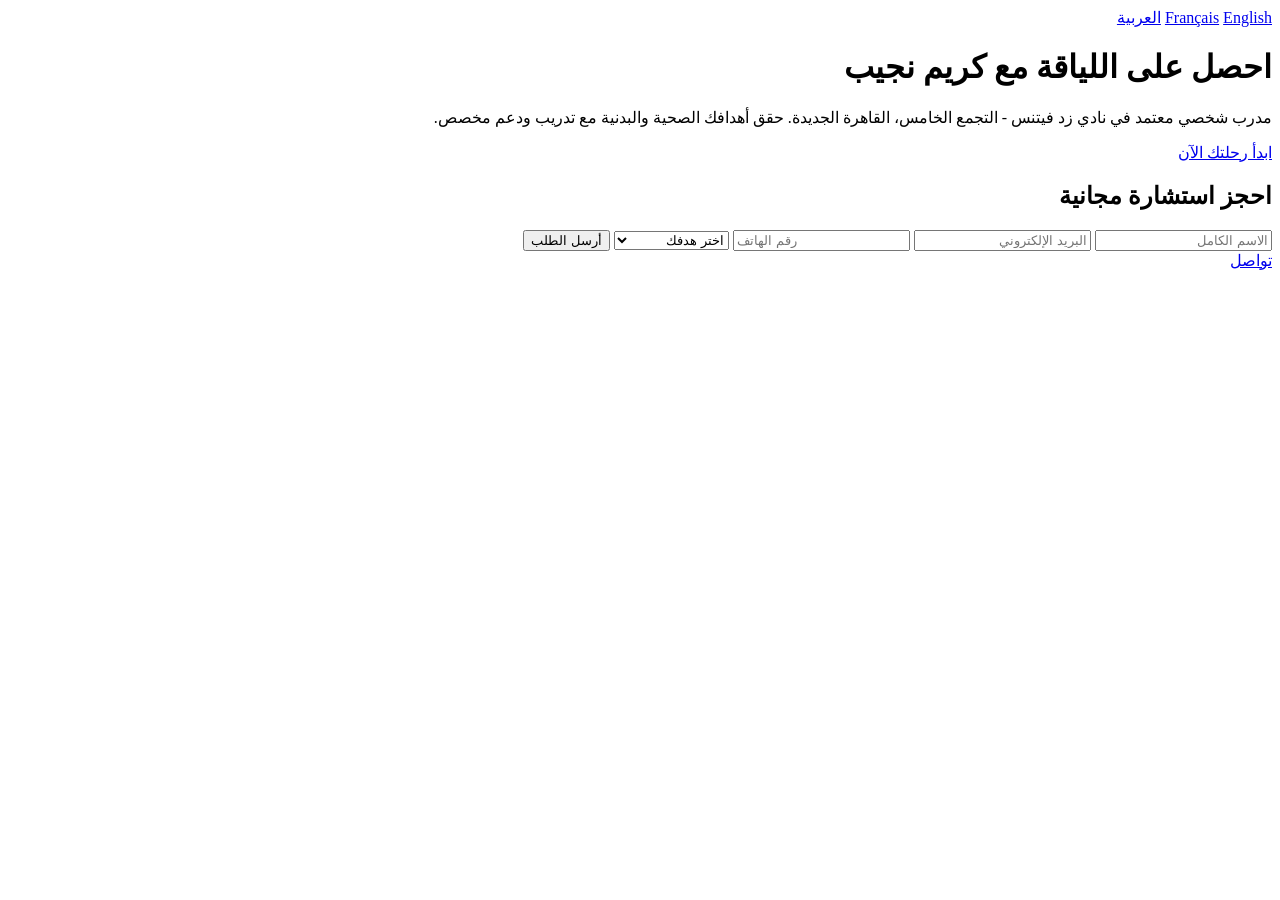
==== ar.html @ 96ba6840 "Add Arabic landing page" ====
<!DOCTYPE html>
<html lang="ar" dir="rtl">
<head>
  <meta charset="UTF-8" />
  <meta name="viewport" content="width=device-width, initial-scale=1.0" />
  <title>كريم نجيب - التدريب الشخصي</title>
  <link rel="stylesheet" href="style.css" />
  <script defer src="script.js"></script>
</head>
<body>
  <div class="container">
    <div class="navbar">
      <a href="fr.html">Français</a>
      <a href="en.html">English</a>
      <a href="ar.html">العربية</a>
    </div>
    <div class="hero">
      <h1>احصل على اللياقة مع كريم نجيب</h1>
      <p>مدرب شخصي معتمد في نادي زد فيتنس - التجمع الخامس، القاهرة الجديدة. حقق أهدافك الصحية والبدنية مع تدريب ودعم مخصص.</p>
      <a class="cta-button" href="#form-section">ابدأ رحلتك الآن</a>
    </div>
    <div id="form-section" class="form-section">
      <h2>احجز استشارة مجانية</h2>
      <form data-whatsapp="201005252119">
        <input type="text" name="name" placeholder="الاسم الكامل" required />
        <input type="email" name="email" placeholder="البريد الإلكتروني" required />
        <input type="tel" name="phone" placeholder="رقم الهاتف" required />
        <select name="goal" required>
          <option value="" disabled selected>اختر هدفك</option>
          <option value="إنقاص الوزن">إنقاص الوزن</option>
          <option value="بناء العضلات">بناء العضلات</option>
          <option value="لياقة عامة">لياقة عامة</option>
          <option value="توجيه نمط الحياة">توجيه نمط الحياة</option>
        </select>
        <button type="submit">أرسل الطلب</button>
      </form>
    </div>
  </div>
  <a class="whatsapp-float" href="https://wa.me/201005252119" target="_blank" title="تحدث عبر واتساب">تواصل</a>
</body>
</html>
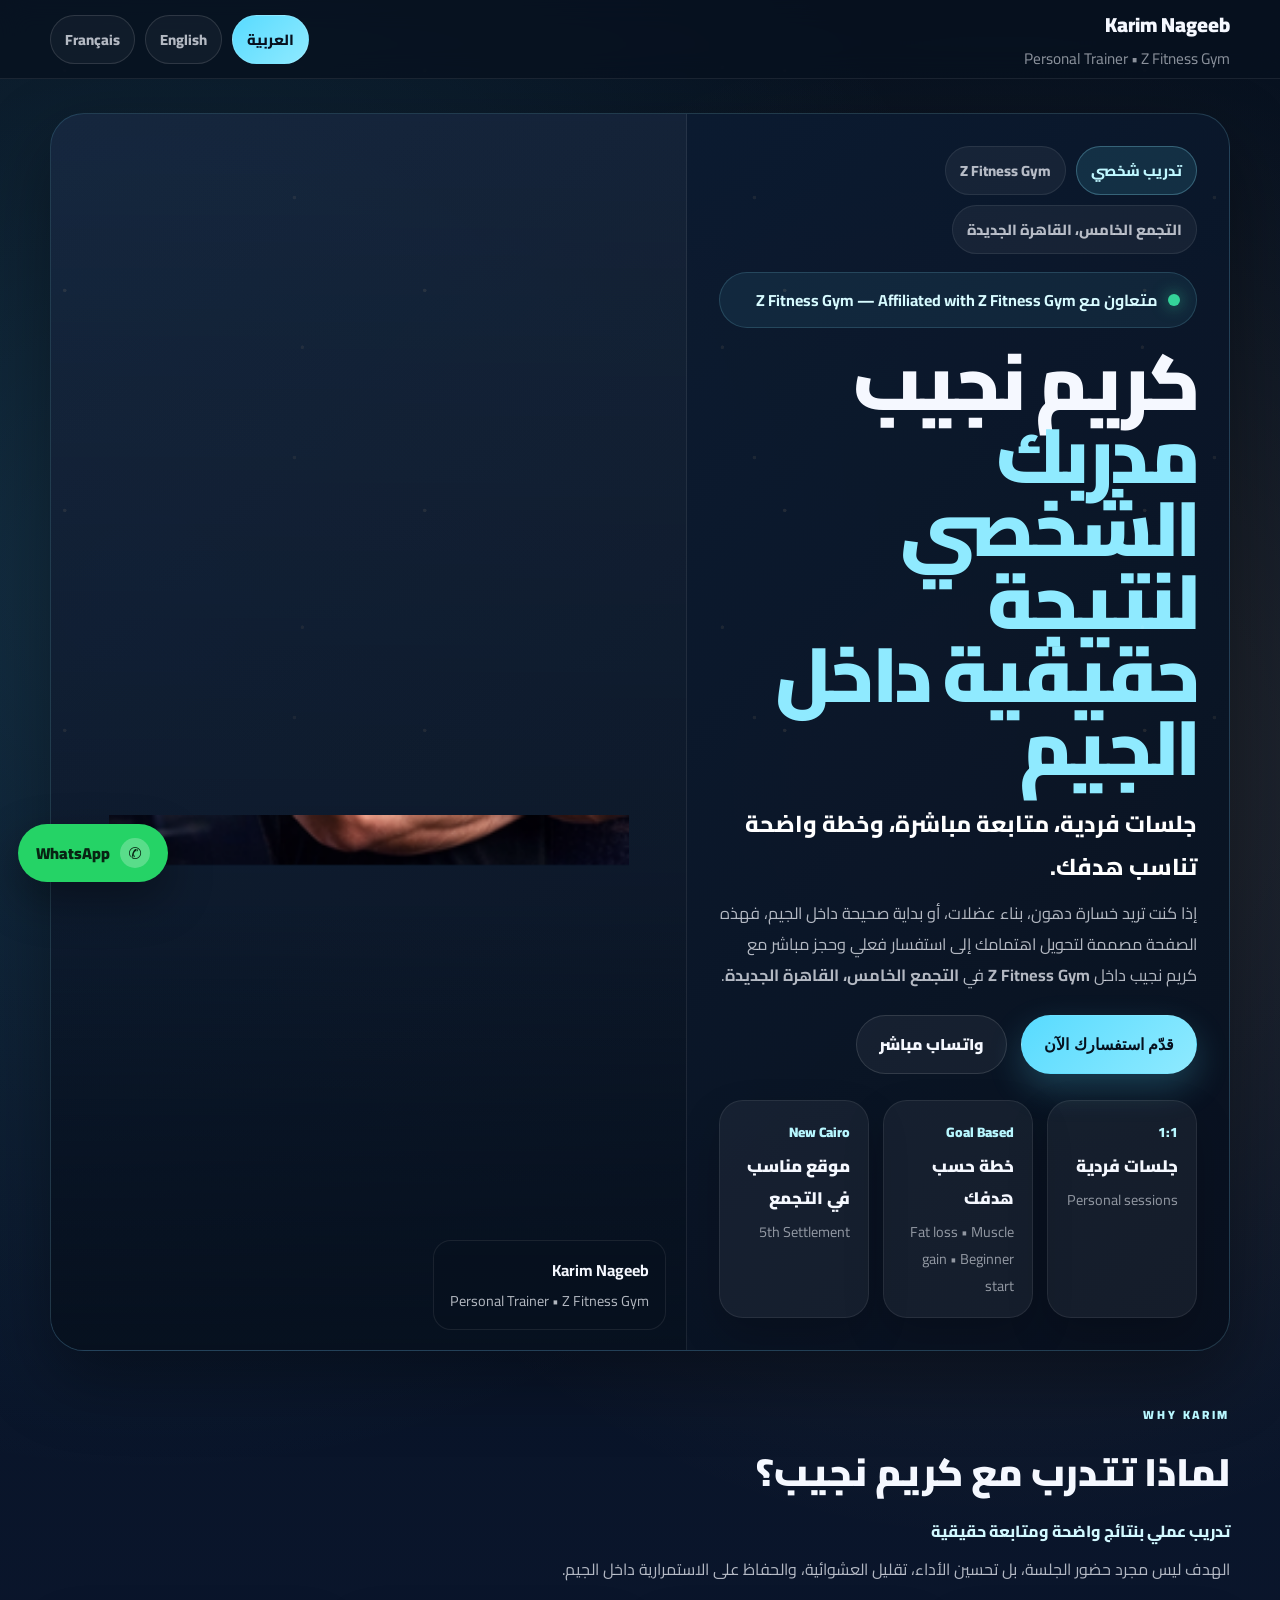
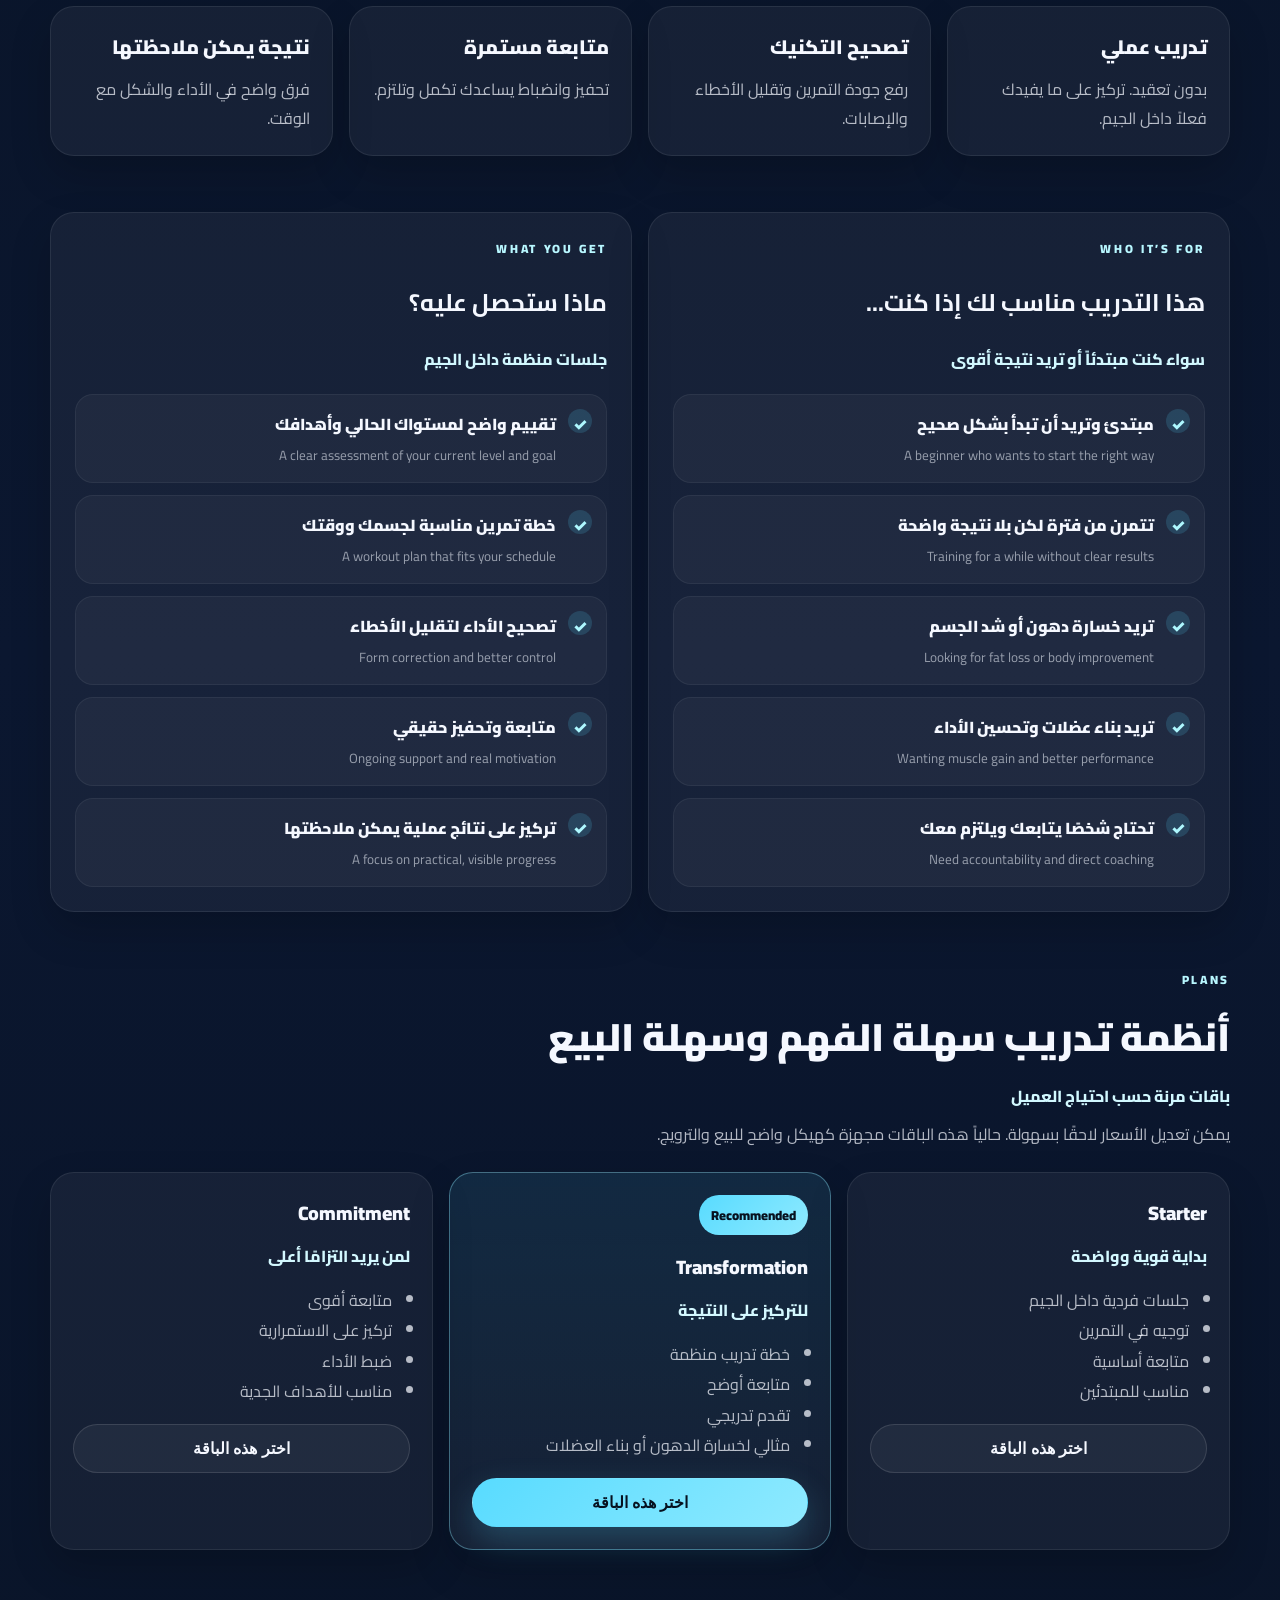
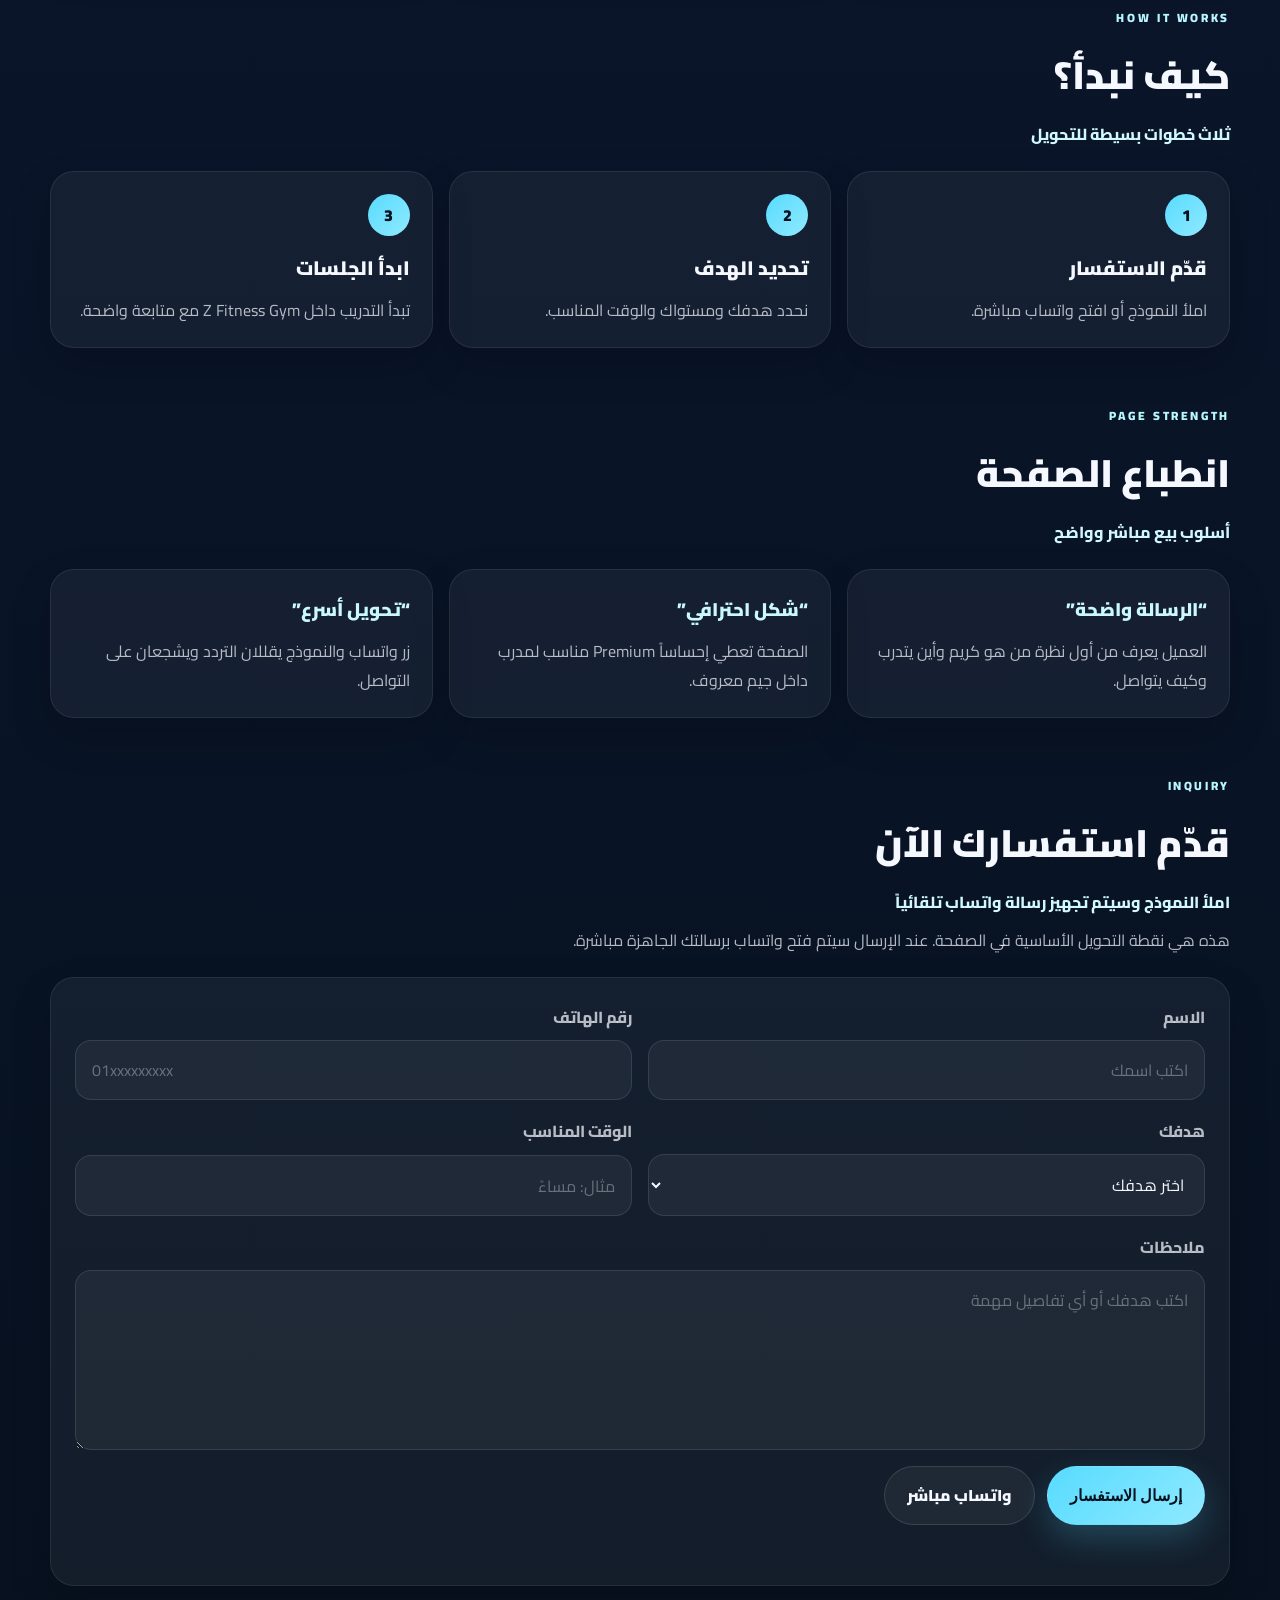
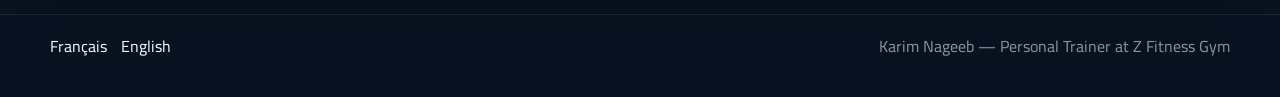
==== commit 2d9cf565: "Update website files" ====
--- a/ar.html
+++ b/ar.html
@@ -3,39 +3,38 @@
 <head>
   <meta charset="UTF-8" />
   <meta name="viewport" content="width=device-width, initial-scale=1.0" />
-  <title>كريم نجيب - التدريب الشخصي</title>
+  <title>كريم نجيب | مدرب شخصي في Z Fitness New Cairo</title>
+  <meta name="description" content="صفحة هبوط عربية كاملة لكريم نجيب، مدرب شخصي متعاون مع Z Fitness Gym في التجمع الخامس، القاهرة الجديدة." />
+  <meta property="og:image" content="karim-hero.png" />
+  <link rel="preconnect" href="https://fonts.googleapis.com" />
+  <link rel="preconnect" href="https://fonts.gstatic.com" crossorigin />
+  <link href="https://fonts.googleapis.com/css2?family=Cairo:wght@400;600;700;800;900&family=Inter:wght@400;500;600;700;800;900&display=swap" rel="stylesheet" />
   <link rel="stylesheet" href="style.css" />
-  <script defer src="script.js"></script>
 </head>
-<body>
-  <div class="container">
-    <div class="navbar">
-      <a href="fr.html">Français</a>
-      <a href="en.html">English</a>
-      <a href="ar.html">العربية</a>
+<body class="rtl-page">
+  <a class="floating-whatsapp" href="https://wa.me/201005252119" target="_blank" rel="noreferrer" aria-label="WhatsApp"><span class="whatsapp-icon">✆</span><span>WhatsApp</span></a>
+  <header class="site-header">
+    <div class="container nav">
+      <div><div class="brand-title">Karim Nageeb</div><div class="brand-subtitle">Personal Trainer • Z Fitness Gym</div></div>
+      <div class="lang-switch"><a href="index.html" class="active">العربية</a><a href="en.html">English</a><a href="fr.html">Français</a></div>
     </div>
-    <div class="hero">
-      <h1>احصل على اللياقة مع كريم نجيب</h1>
-      <p>مدرب شخصي معتمد في نادي زد فيتنس - التجمع الخامس، القاهرة الجديدة. حقق أهدافك الصحية والبدنية مع تدريب ودعم مخصص.</p>
-      <a class="cta-button" href="#form-section">ابدأ رحلتك الآن</a>
-    </div>
-    <div id="form-section" class="form-section">
-      <h2>احجز استشارة مجانية</h2>
-      <form data-whatsapp="201005252119">
-        <input type="text" name="name" placeholder="الاسم الكامل" required />
-        <input type="email" name="email" placeholder="البريد الإلكتروني" required />
-        <input type="tel" name="phone" placeholder="رقم الهاتف" required />
-        <select name="goal" required>
-          <option value="" disabled selected>اختر هدفك</option>
-          <option value="إنقاص الوزن">إنقاص الوزن</option>
-          <option value="بناء العضلات">بناء العضلات</option>
-          <option value="لياقة عامة">لياقة عامة</option>
-          <option value="توجيه نمط الحياة">توجيه نمط الحياة</option>
-        </select>
-        <button type="submit">أرسل الطلب</button>
-      </form>
-    </div>
-  </div>
-  <a class="whatsapp-float" href="https://wa.me/201005252119" target="_blank" title="تحدث عبر واتساب">تواصل</a>
+  </header>
+  <main>
+    <section class="hero"><div class="container"><div class="hero-shell"><div class="hero-grid rtl"><div class="hero-copy"><div class="badge-row"><span class="badge">تدريب شخصي</span><span class="badge badge-dark">Z Fitness Gym</span><span class="badge badge-dark">التجمع الخامس، القاهرة الجديدة</span></div><div class="affiliation"><span class="affiliation-dot"></span><span>متعاون مع Z Fitness Gym — Affiliated with Z Fitness Gym</span></div><h1>كريم نجيب<br><span>مدربك الشخصي لنتيجة حقيقية داخل الجيم</span></h1><p class="hero-lead">جلسات فردية، متابعة مباشرة، وخطة واضحة تناسب هدفك.</p><p class="hero-text">إذا كنت تريد خسارة دهون، بناء عضلات، أو بداية صحيحة داخل الجيم، فهذه الصفحة مصممة لتحويل اهتمامك إلى استفسار فعلي وحجز مباشر مع كريم نجيب داخل <strong>Z Fitness Gym</strong> في <strong>التجمع الخامس، القاهرة الجديدة</strong>.</p><div class="cta-row"><button class="btn btn-primary" data-scroll="#inquiry">قدّم استفسارك الآن</button><a class="btn btn-secondary" href="https://wa.me/201005252119" target="_blank" rel="noreferrer">واتساب مباشر</a></div><div class="stats"><article class="stat-card"><div class="stat-top">1:1</div><div class="stat-main">جلسات فردية</div><div class="stat-sub">Personal sessions</div></article><article class="stat-card"><div class="stat-top">Goal Based</div><div class="stat-main">خطة حسب هدفك</div><div class="stat-sub">Fat loss • Muscle gain • Beginner start</div></article><article class="stat-card"><div class="stat-top">New Cairo</div><div class="stat-main">موقع مناسب في التجمع</div><div class="stat-sub">5th Settlement</div></article></div></div><div class="hero-image-card"><img src="karim-hero.png" alt="Karim Nageeb" class="hero-image" /><div class="hero-photo-badge"><strong>Karim Nageeb</strong><span>Personal Trainer • Z Fitness Gym</span></div></div></div></div></div></section>
+
+    <section class="section"><div class="container"><div class="section-heading"><div class="eyebrow">Why Karim</div><h2>لماذا تتدرب مع كريم نجيب؟</h2><p class="section-subtitle">تدريب عملي بنتائج واضحة ومتابعة حقيقية</p><p class="section-copy">الهدف ليس مجرد حضور الجلسة، بل تحسين الأداء، تقليل العشوائية، والحفاظ على الاستمرارية داخل الجيم.</p></div><div class="cards four"><article class="info-card"><h3>تدريب عملي</h3><p>بدون تعقيد. تركيز على ما يفيدك فعلاً داخل الجيم.</p></article><article class="info-card"><h3>تصحيح التكنيك</h3><p>رفع جودة التمرين وتقليل الأخطاء والإصابات.</p></article><article class="info-card"><h3>متابعة مستمرة</h3><p>تحفيز وانضباط يساعدك تكمل وتلتزم.</p></article><article class="info-card"><h3>نتيجة يمكن ملاحظتها</h3><p>فرق واضح في الأداء والشكل مع الوقت.</p></article></div></div></section>
+
+    <section class="section"><div class="container split-grid"><article class="panel"><div class="eyebrow">Who It’s For</div><h2>هذا التدريب مناسب لك إذا كنت...</h2><p class="section-subtitle">سواء كنت مبتدئاً أو تريد نتيجة أقوى</p><ul class="check-list"><li><span>مبتدئ وتريد أن تبدأ بشكل صحيح</span><small>A beginner who wants to start the right way</small></li><li><span>تتمرن من فترة لكن بلا نتيجة واضحة</span><small>Training for a while without clear results</small></li><li><span>تريد خسارة دهون أو شد الجسم</span><small>Looking for fat loss or body improvement</small></li><li><span>تريد بناء عضلات وتحسين الأداء</span><small>Wanting muscle gain and better performance</small></li><li><span>تحتاج شخصًا يتابعك ويلتزم معك</span><small>Need accountability and direct coaching</small></li></ul></article><article class="panel"><div class="eyebrow">What You Get</div><h2>ماذا ستحصل عليه؟</h2><p class="section-subtitle">جلسات منظمة داخل الجيم</p><ul class="check-list"><li><span>تقييم واضح لمستواك الحالي وأهدافك</span><small>A clear assessment of your current level and goal</small></li><li><span>خطة تمرين مناسبة لجسمك ووقتك</span><small>A workout plan that fits your schedule</small></li><li><span>تصحيح الأداء لتقليل الأخطاء</span><small>Form correction and better control</small></li><li><span>متابعة وتحفيز حقيقي</span><small>Ongoing support and real motivation</small></li><li><span>تركيز على نتائج عملية يمكن ملاحظتها</span><small>A focus on practical, visible progress</small></li></ul></article></div></section>
+
+    <section class="section"><div class="container"><div class="section-heading"><div class="eyebrow">Plans</div><h2>أنظمة تدريب سهلة الفهم وسهلة البيع</h2><p class="section-subtitle">باقات مرنة حسب احتياج العميل</p><p class="section-copy">يمكن تعديل الأسعار لاحقًا بسهولة. حالياً هذه الباقات مجهزة كهيكل واضح للبيع والترويج.</p></div><div class="cards three"><article class="plan-card"><h3>Starter</h3><p class="plan-subtitle">بداية قوية وواضحة</p><ul><li>جلسات فردية داخل الجيم</li><li>توجيه في التمرين</li><li>متابعة أساسية</li><li>مناسب للمبتدئين</li></ul><button class="btn btn-secondary plan-btn" data-scroll="#inquiry">اختر هذه الباقة</button></article><article class="plan-card plan-featured"><div class="recommended">Recommended</div><h3>Transformation</h3><p class="plan-subtitle">للتركيز على النتيجة</p><ul><li>خطة تدريب منظمة</li><li>متابعة أوضح</li><li>تقدم تدريجي</li><li>مثالي لخسارة الدهون أو بناء العضلات</li></ul><button class="btn btn-primary plan-btn" data-scroll="#inquiry">اختر هذه الباقة</button></article><article class="plan-card"><h3>Commitment</h3><p class="plan-subtitle">لمن يريد التزامًا أعلى</p><ul><li>متابعة أقوى</li><li>تركيز على الاستمرارية</li><li>ضبط الأداء</li><li>مناسب للأهداف الجدية</li></ul><button class="btn btn-secondary plan-btn" data-scroll="#inquiry">اختر هذه الباقة</button></article></div></div></section>
+
+    <section class="section"><div class="container"><div class="section-heading"><div class="eyebrow">How It Works</div><h2>كيف نبدأ؟</h2><p class="section-subtitle">ثلاث خطوات بسيطة للتحويل</p></div><div class="steps-grid"><article class="step-card"><div class="step-number">1</div><h3>قدّم الاستفسار</h3><p>املأ النموذج أو افتح واتساب مباشرة.</p></article><article class="step-card"><div class="step-number">2</div><h3>تحديد الهدف</h3><p>نحدد هدفك ومستواك والوقت المناسب.</p></article><article class="step-card"><div class="step-number">3</div><h3>ابدأ الجلسات</h3><p>تبدأ التدريب داخل Z Fitness Gym مع متابعة واضحة.</p></article></div></div></section>
+
+    <section class="section"><div class="container"><div class="section-heading"><div class="eyebrow">Page Strength</div><h2>انطباع الصفحة</h2><p class="section-subtitle">أسلوب بيع مباشر وواضح</p></div><div class="testimonials"><article class="testimonial-card"><div class="quote">“الرسالة واضحة”</div><div class="author">العميل يعرف من أول نظرة من هو كريم وأين يتدرب وكيف يتواصل.</div></article><article class="testimonial-card"><div class="quote">“شكل احترافي”</div><div class="author">الصفحة تعطي إحساساً Premium مناسب لمدرب داخل جيم معروف.</div></article><article class="testimonial-card"><div class="quote">“تحويل أسرع”</div><div class="author">زر واتساب والنموذج يقللان التردد ويشجعان على التواصل.</div></article></div></div></section>
+
+    <section class="section" id="inquiry"><div class="container"><div class="section-heading"><div class="eyebrow">Inquiry</div><h2>قدّم استفسارك الآن</h2><p class="section-subtitle">املأ النموذج وسيتم تجهيز رسالة واتساب تلقائياً</p><p class="section-copy">هذه هي نقطة التحويل الأساسية في الصفحة. عند الإرسال سيتم فتح واتساب برسالتك الجاهزة مباشرة.</p></div><div class="form-card"><form id="inquiryForm" class="inquiry-form" data-intro="استفسار تدريب جديد" data-label-name="الاسم" data-label-phone="الهاتف" data-label-goal="الهدف" data-label-time="الوقت المناسب" data-label-notes="الملاحظات" data-error="من فضلك أكمل البيانات الأساسية." data-success="جاري فتح واتساب برسالتك الجاهزة..." data-na="غير محدد" data-none="لا يوجد"><div class="field"><label for="name">الاسم</label><input id="name" name="name" type="text" placeholder="اكتب اسمك" required /></div><div class="field"><label for="phone">رقم الهاتف</label><input id="phone" name="phone" type="tel" placeholder="01xxxxxxxxx" required /></div><div class="field"><label for="goal">هدفك</label><select id="goal" name="goal" required><option value="" disabled selected>اختر هدفك</option><option value="خسارة دهون">خسارة دهون</option><option value="بناء عضلات">بناء عضلات</option><option value="بداية للمبتدئين">بداية للمبتدئين</option><option value="تحسين الأداء">تحسين الأداء</option></select></div><div class="field"><label for="time">الوقت المناسب</label><input id="time" name="time" type="text" placeholder="مثال: مساءً" /></div><div class="field field-wide"><label for="notes">ملاحظات</label><textarea id="notes" name="notes" rows="5" placeholder="اكتب هدفك أو أي تفاصيل مهمة"></textarea></div><div class="form-actions"><button class="btn btn-primary" type="submit">إرسال الاستفسار</button><a class="btn btn-secondary" href="https://wa.me/201005252119" target="_blank" rel="noreferrer">واتساب مباشر</a></div><div id="formMessage" class="form-message" aria-live="polite"></div></form></div></div></section>
+  </main>
+  <footer class="site-footer"><div class="container footer-wrap"><div>Karim Nageeb — Personal Trainer at Z Fitness Gym</div><div class="footer-links"><a href="en.html">English</a><a href="fr.html">Français</a></div></div></footer>
+  <script src="script.js"></script>
 </body>
-</html>
+</html>
--- a/style.css
+++ b/style.css
@@ -0,0 +1,186 @@
+:root {
+  --bg: #07111f;
+  --bg-soft: #0d1f38;
+  --panel: rgba(255,255,255,0.05);
+  --panel-2: rgba(255,255,255,0.07);
+  --border: rgba(143,234,255,0.18);
+  --text: #f5f8ff;
+  --muted: rgba(245,248,255,0.72);
+  --soft: rgba(245,248,255,0.56);
+  --cyan: #8feaff;
+  --cyan-strong: #58dbff;
+  --cyan-deep: #14314d;
+  --gold: rgba(255, 201, 125, 0.28);
+  --shadow: 0 28px 70px rgba(0,0,0,.35);
+  --wa: #25d366;
+  --container: 1180px;
+}
+* { box-sizing: border-box; }
+html { scroll-behavior: smooth; }
+body {
+  margin: 0;
+  font-family: "Cairo", "Inter", system-ui, sans-serif;
+  color: var(--text);
+  background:
+    radial-gradient(circle at 12% 12%, rgba(88,219,255,.14), transparent 20%),
+    radial-gradient(circle at 78% 16%, rgba(255,201,125,.12), transparent 18%),
+    linear-gradient(180deg, #07111f 0%, #0b1730 46%, #07111f 100%);
+}
+body::before {
+  content: "";
+  position: fixed;
+  inset: 0;
+  pointer-events: none;
+  background-image:
+    radial-gradient(circle at 18% 32%, rgba(255,201,125,.16) 0 1.5px, transparent 2px),
+    radial-gradient(circle at 72% 24%, rgba(255,201,125,.12) 0 1.5px, transparent 2px),
+    radial-gradient(circle at 64% 76%, rgba(255,201,125,.12) 0 1.5px, transparent 2px);
+  background-size: 360px 220px, 420px 280px, 460px 260px;
+  opacity: .6;
+  mix-blend-mode: screen;
+}
+img { max-width: 100%; display: block; }
+a { color: inherit; text-decoration: none; }
+.container { width: min(calc(100% - 24px), var(--container)); margin: 0 auto; }
+.site-header {
+  position: sticky; top: 0; z-index: 40;
+  backdrop-filter: blur(14px);
+  background: rgba(7,17,31,.78);
+  border-bottom: 1px solid rgba(255,255,255,.08);
+}
+.nav {
+  min-height: 78px; display:flex; align-items:center; justify-content:space-between; gap:18px;
+}
+.brand-title { font-size: 1.28rem; font-weight: 900; }
+.brand-subtitle { color: var(--soft); font-size: .96rem; }
+.lang-switch { display:flex; gap:10px; flex-wrap: wrap; }
+.lang-switch a {
+  padding: 10px 14px; border-radius: 999px; border: 1px solid rgba(255,255,255,.12);
+  background: rgba(255,255,255,.04); color: var(--muted); font-size: .92rem; font-weight: 800;
+}
+.lang-switch a.active { background: linear-gradient(135deg, var(--cyan-strong), var(--cyan)); color: #07111f; }
+.hero { padding: 34px 0 24px; }
+.hero-shell {
+  border-radius: 34px; overflow: hidden; border:1px solid var(--border); box-shadow: var(--shadow);
+  background: linear-gradient(135deg, rgba(13,31,56,.94), rgba(8,16,30,.94));
+}
+.hero-grid { display:grid; grid-template-columns: .92fr 1.08fr; gap: 0; align-items: stretch; }
+.hero-grid.rtl { direction: rtl; }
+.hero-image-card {
+  position: relative; min-height: 560px;
+  background: linear-gradient(180deg, rgba(255,255,255,.04), rgba(7,17,31,.4));
+  border-left: 1px solid rgba(255,255,255,.08);
+  display:flex; align-items:end; justify-content:center; overflow:hidden;
+}
+.rtl .hero-image-card { border-left: 0; border-right: 1px solid rgba(255,255,255,.08); }
+.hero-image-card::after {
+  content: ""; position: absolute; inset: auto 0 0 0; height: 36%;
+  background: linear-gradient(180deg, transparent, rgba(7,17,31,.94));
+}
+.hero-image {
+  width: 100%; max-width: 520px; object-fit: cover; object-position: center top; position: relative; z-index: 0;
+}
+.hero-photo-badge {
+  position: absolute; right: 20px; bottom: 20px; z-index: 1; text-align: right;
+  background: rgba(7,17,31,.72); border:1px solid rgba(255,255,255,.08); border-radius: 18px; padding: 14px 16px;
+}
+.hero-photo-badge strong { display:block; font-size: 1rem; }
+.hero-photo-badge span { color: var(--muted); font-size: .9rem; }
+.hero-copy { padding: 32px; display:flex; flex-direction:column; justify-content:center; }
+.badge-row { display:flex; gap: 10px; flex-wrap: wrap; margin-bottom: 18px; }
+.badge {
+  padding: 10px 14px; border-radius: 999px; border:1px solid rgba(143,234,255,.28);
+  background: rgba(88,219,255,.12); color: #bff7ff; font-size: .92rem; font-weight: 800;
+}
+.badge-dark { background: rgba(255,255,255,.05); border-color: rgba(255,255,255,.08); color: var(--muted); }
+.affiliation {
+  display:inline-flex; align-items:center; gap:10px; padding: 12px 16px; border-radius: 999px;
+  border:1px solid rgba(143,234,255,.16); background: rgba(88,219,255,.08); color: #d7fbff; margin-bottom: 18px; font-weight: 700;
+}
+.affiliation-dot { width: 12px; height: 12px; border-radius: 50%; background: #34d399; box-shadow: 0 0 16px rgba(52,211,153,.65); }
+.hero h1 { margin: 0; font-size: clamp(2.9rem, 6vw, 5.6rem); line-height: .95; letter-spacing: -.05em; font-weight: 900; }
+.hero h1 span { display:block; color: var(--cyan); }
+.hero-lead { margin: 18px 0 10px; color: #fff; font-size: clamp(1.15rem, 1.8vw, 1.6rem); font-weight: 800; }
+.hero-text { margin: 0; color: var(--muted); line-height: 1.9; font-size: 1.02rem; }
+.cta-row { display:flex; gap:14px; flex-wrap: wrap; margin-top: 24px; }
+.btn {
+  display:inline-flex; align-items:center; justify-content:center; padding: 14px 22px; border-radius: 999px;
+  border:1px solid transparent; font-weight: 900; cursor: pointer; transition: .18s ease; font-size: .98rem;
+}
+.btn:hover { transform: translateY(-2px); }
+.btn-primary { background: linear-gradient(135deg, var(--cyan-strong), var(--cyan)); color:#06111f; box-shadow: 0 14px 34px rgba(88,219,255,.22); }
+.btn-secondary { background: rgba(255,255,255,.05); border-color: rgba(255,255,255,.12); color: var(--text); }
+.stats { display:grid; grid-template-columns: repeat(3, minmax(0,1fr)); gap: 14px; margin-top: 26px; }
+.stat-card,.info-card,.panel,.plan-card,.step-card,.testimonial-card,.form-card {
+  background: var(--panel); border:1px solid rgba(255,255,255,.08); border-radius: 24px; box-shadow: 0 18px 40px rgba(0,0,0,.18);
+}
+.stat-card { padding: 18px; text-align: right; }
+.stat-top { color: #b8f7ff; font-size: .86rem; font-weight: 900; }
+.stat-main { font-size: 1.05rem; font-weight: 900; margin-top: 5px; }
+.stat-sub { color: var(--soft); font-size: .9rem; margin-top: 4px; }
+.section { padding: 28px 0; }
+.section-heading { max-width: 820px; margin-bottom: 22px; }
+.eyebrow { color: #b8f7ff; text-transform: uppercase; letter-spacing: .22em; font-size: .75rem; font-weight: 900; }
+.section-heading h2 { margin: 10px 0 8px; font-size: clamp(1.9rem, 3vw, 3rem); font-weight: 900; }
+.section-subtitle { margin: 0; color: #d1f8ff; font-weight: 800; }
+.section-copy { margin-top: 8px; color: var(--muted); line-height: 1.9; }
+.cards { display:grid; gap:16px; }
+.cards.four { grid-template-columns: repeat(4, minmax(0,1fr)); }
+.cards.three { grid-template-columns: repeat(3, minmax(0,1fr)); }
+.info-card,.plan-card,.step-card,.testimonial-card { padding: 22px; text-align: right; }
+.info-card h3,.plan-card h3,.step-card h3 { margin:0 0 10px; font-size: 1.22rem; font-weight: 900; }
+.info-card p,.testimonial-card .author,.step-card p { color: var(--muted); line-height: 1.8; margin: 0; }
+.split-grid { display:grid; grid-template-columns: repeat(2, minmax(0,1fr)); gap: 16px; }
+.panel { padding: 24px; text-align: right; }
+.check-list { list-style:none; padding:0; margin:20px 0 0; display:grid; gap: 12px; }
+.check-list li { position: relative; padding: 14px 14px 14px 50px; border-radius: 18px; background: rgba(255,255,255,.04); border:1px solid rgba(255,255,255,.06); }
+.rtl-page .check-list li { padding: 14px 50px 14px 14px; }
+.check-list li::before {
+  content: "✓"; position:absolute; left: 14px; top: 14px; width: 24px; height:24px; border-radius: 50%;
+  display:grid; place-items:center; background: rgba(88,219,255,.16); color: #aef8ff; font-weight: 900;
+}
+.rtl-page .check-list li::before { left: auto; right: 14px; }
+.check-list span { display:block; font-weight: 900; }
+.check-list small { display:block; color: var(--soft); margin-top: 4px; }
+.plan-subtitle { margin: 0 0 14px; color: #d3f8ff; font-weight: 800; }
+.plan-card ul { margin: 0; padding-right: 18px; color: var(--muted); line-height: 1.9; }
+.plan-featured { border-color: rgba(143,234,255,.38); background: linear-gradient(180deg, rgba(88,219,255,.10), rgba(255,255,255,.05)); }
+.recommended { display:inline-block; padding: 8px 12px; border-radius:999px; background: linear-gradient(135deg, var(--cyan-strong), var(--cyan)); color:#07111f; font-size: .82rem; font-weight: 900; margin-bottom: 14px; }
+.plan-btn { margin-top: 18px; width: 100%; }
+.steps-grid,.testimonials { display:grid; grid-template-columns: repeat(3, minmax(0,1fr)); gap: 16px; }
+.step-number { width: 42px; height: 42px; border-radius: 50%; display:grid; place-items:center; background: linear-gradient(135deg, var(--cyan-strong), var(--cyan)); color: #07111f; font-weight: 900; margin-bottom: 14px; }
+.quote { color: #c9f8ff; font-size: 1.15rem; font-weight: 900; margin-bottom: 10px; }
+.form-card { padding: 24px; }
+.inquiry-form { display:grid; grid-template-columns: repeat(2, minmax(0,1fr)); gap:16px; }
+.field { display:grid; gap: 8px; text-align: right; }
+.field label { color: var(--muted); font-weight: 800; }
+.field-wide { grid-column: 1 / -1; }
+input,select,textarea {
+  width:100%; padding: 14px 16px; border-radius: 16px; border:1px solid rgba(255,255,255,.10);
+  background: rgba(255,255,255,.05); color: var(--text); font: inherit; outline: none;
+}
+input::placeholder,textarea::placeholder { color: rgba(245,248,255,.34); }
+input:focus,select:focus,textarea:focus { border-color: rgba(143,234,255,.34); box-shadow: 0 0 0 4px rgba(88,219,255,.12); }
+.form-actions { grid-column: 1 / -1; display:flex; gap:12px; flex-wrap: wrap; }
+.form-message { grid-column: 1 / -1; min-height: 20px; color: #b9ffe1; font-weight: 800; }
+.site-footer { padding: 16px 0 36px; border-top: 1px solid rgba(255,255,255,.08); }
+.footer-wrap { display:flex; justify-content:space-between; align-items:center; gap: 14px; color: var(--soft); }
+.footer-links { display:flex; gap: 14px; }
+.footer-links a { color: var(--text); }
+.floating-whatsapp {
+  position: fixed; left: 18px; bottom: 18px; z-index: 80; display:inline-flex; align-items:center; gap:10px;
+  padding: 14px 18px; border-radius: 999px; background: var(--wa); color:#082313; font-weight: 900; box-shadow: 0 18px 45px rgba(0,0,0,.35);
+}
+.whatsapp-icon { width: 30px; height: 30px; border-radius: 50%; background: rgba(255,255,255,.24); display:grid; place-items:center; }
+@media (max-width: 980px) {
+  .hero-grid,.cards.four,.cards.three,.split-grid,.steps-grid,.testimonials,.inquiry-form { grid-template-columns: 1fr; }
+  .hero-image-card { min-height: 380px; }
+  .stats { grid-template-columns: 1fr; }
+}
+@media (max-width: 720px) {
+  .nav,.footer-wrap { flex-direction: column; align-items: stretch; }
+  .lang-switch,.form-actions,.cta-row,.footer-links { justify-content: center; }
+  .hero-copy { padding: 22px; }
+  .hero-image-card { min-height: 300px; }
+  .floating-whatsapp { left: 12px; right: 12px; bottom: 12px; justify-content: center; }
+}
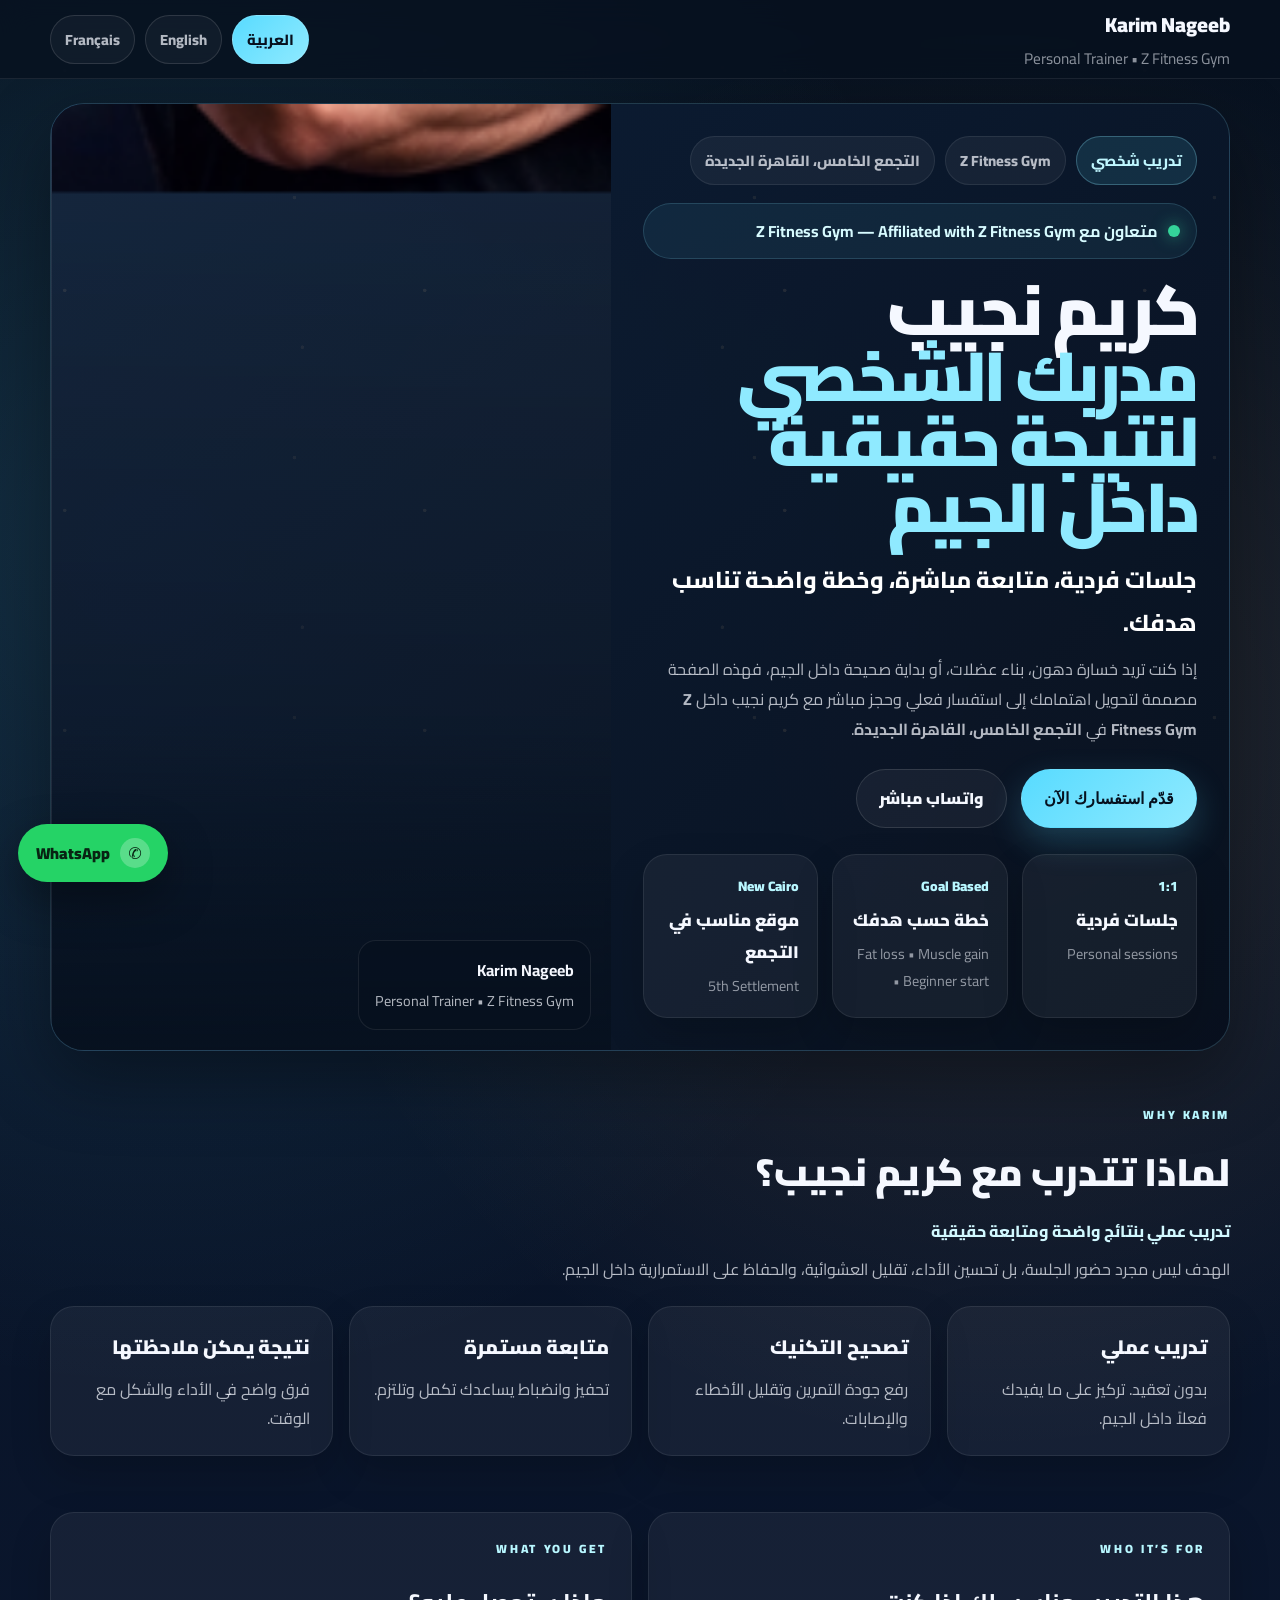
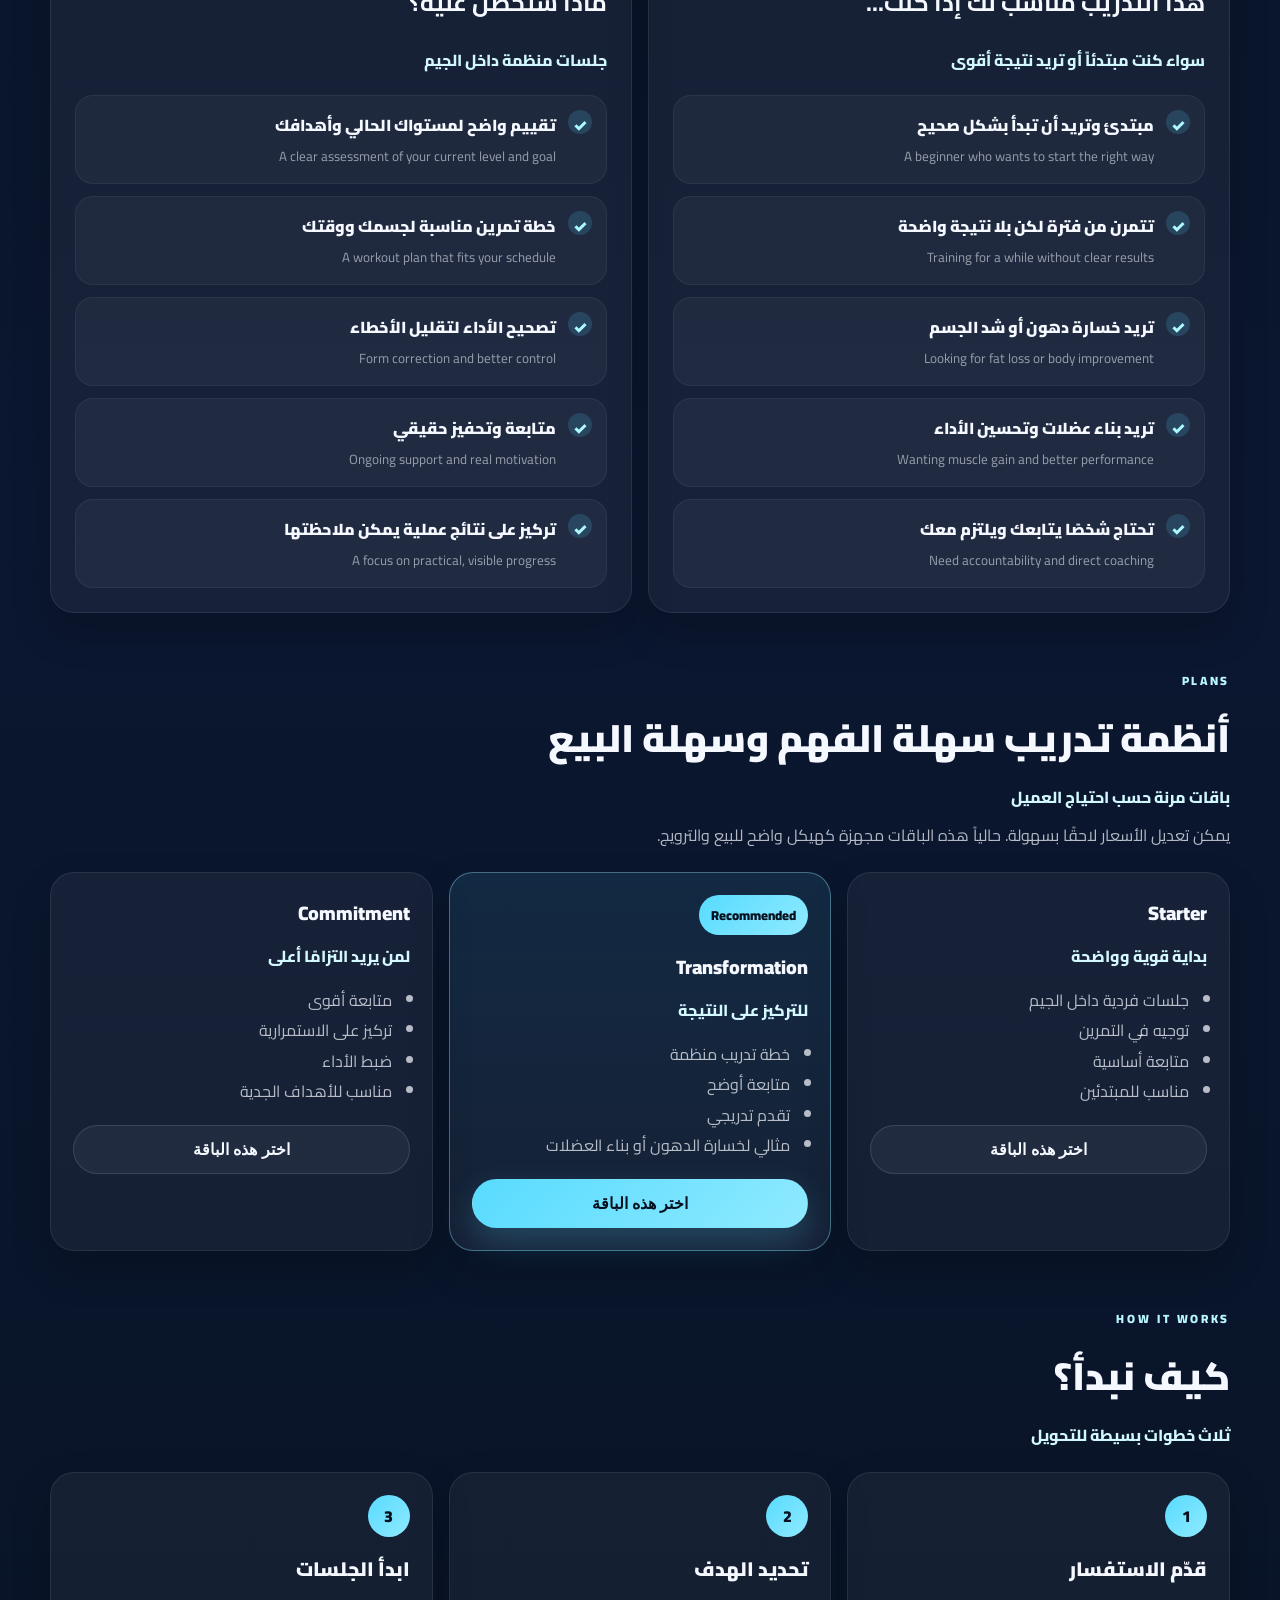
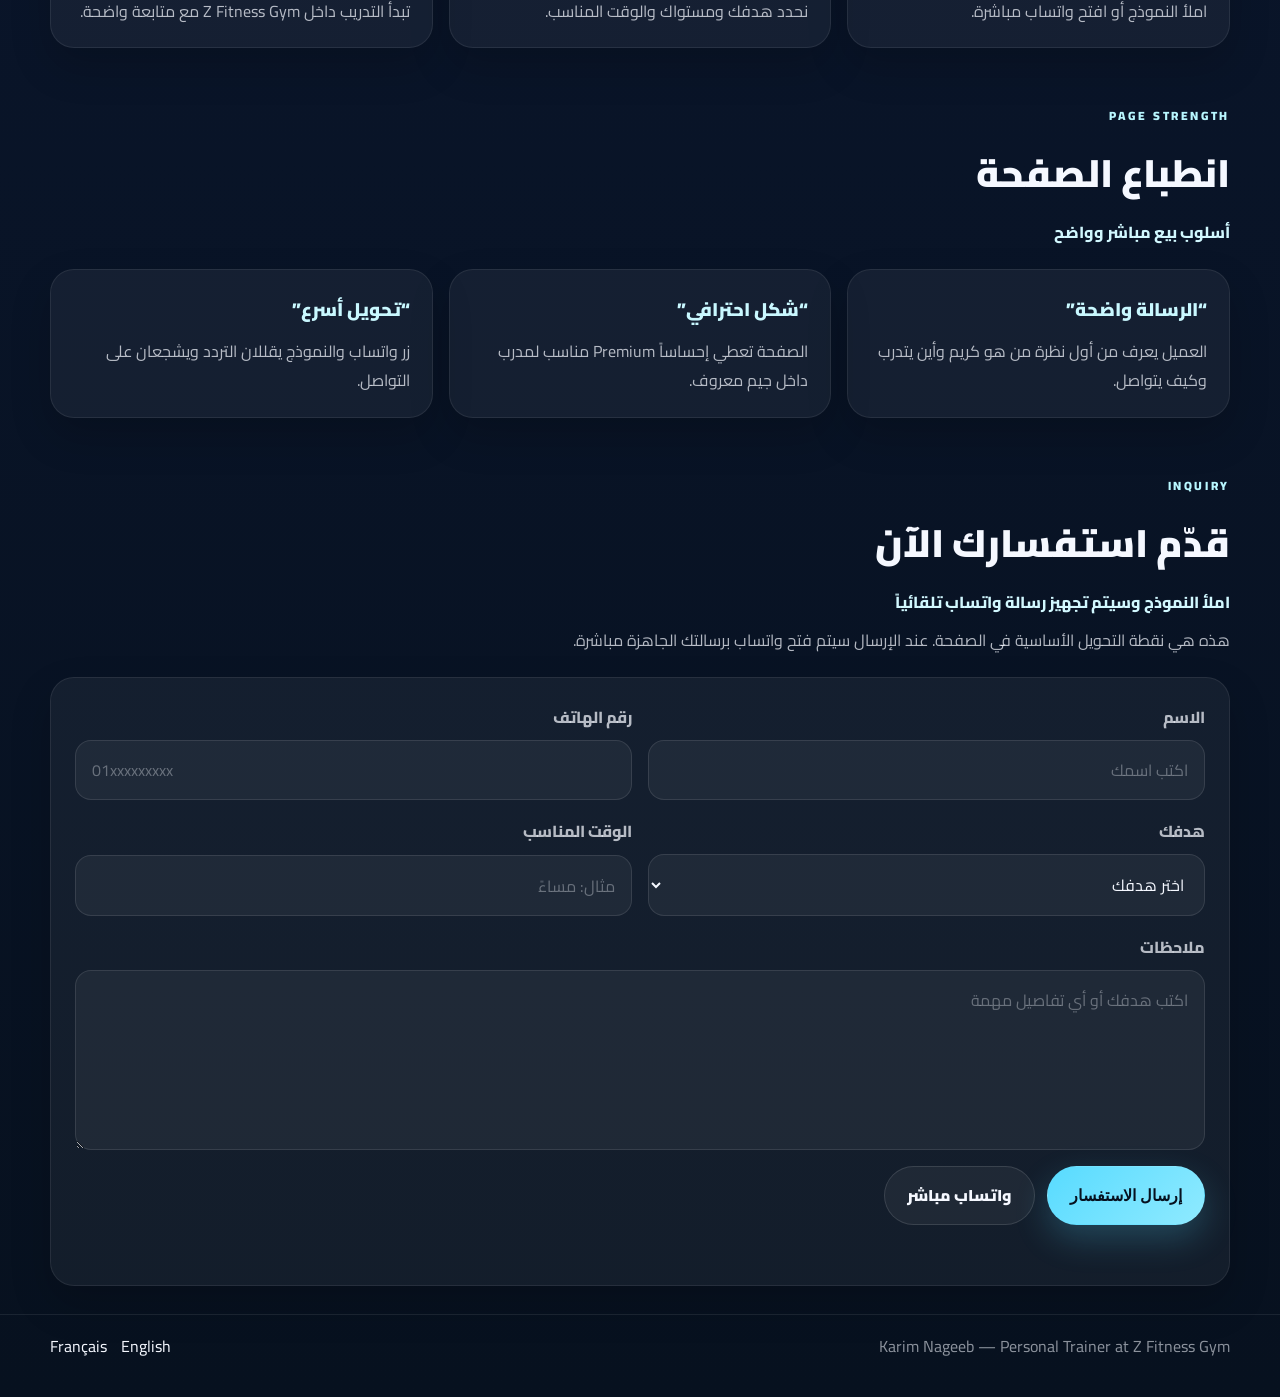
==== commit c448e9b5: "Update website files" ====
--- a/ar.html
+++ b/ar.html
@@ -10,6 +10,7 @@
   <link rel="preconnect" href="https://fonts.gstatic.com" crossorigin />
   <link href="https://fonts.googleapis.com/css2?family=Cairo:wght@400;600;700;800;900&family=Inter:wght@400;500;600;700;800;900&display=swap" rel="stylesheet" />
   <link rel="stylesheet" href="style.css" />
+  <link rel="stylesheet" href="hero-fix.css" />
 </head>
 <body class="rtl-page">
   <a class="floating-whatsapp" href="https://wa.me/201005252119" target="_blank" rel="noreferrer" aria-label="WhatsApp"><span class="whatsapp-icon">✆</span><span>WhatsApp</span></a>
--- a/style.css
+++ b/style.css
@@ -1,186 +1 @@
-:root {
-  --bg: #07111f;
-  --bg-soft: #0d1f38;
-  --panel: rgba(255,255,255,0.05);
-  --panel-2: rgba(255,255,255,0.07);
-  --border: rgba(143,234,255,0.18);
-  --text: #f5f8ff;
-  --muted: rgba(245,248,255,0.72);
-  --soft: rgba(245,248,255,0.56);
-  --cyan: #8feaff;
-  --cyan-strong: #58dbff;
-  --cyan-deep: #14314d;
-  --gold: rgba(255, 201, 125, 0.28);
-  --shadow: 0 28px 70px rgba(0,0,0,.35);
-  --wa: #25d366;
-  --container: 1180px;
-}
-* { box-sizing: border-box; }
-html { scroll-behavior: smooth; }
-body {
-  margin: 0;
-  font-family: "Cairo", "Inter", system-ui, sans-serif;
-  color: var(--text);
-  background:
-    radial-gradient(circle at 12% 12%, rgba(88,219,255,.14), transparent 20%),
-    radial-gradient(circle at 78% 16%, rgba(255,201,125,.12), transparent 18%),
-    linear-gradient(180deg, #07111f 0%, #0b1730 46%, #07111f 100%);
-}
-body::before {
-  content: "";
-  position: fixed;
-  inset: 0;
-  pointer-events: none;
-  background-image:
-    radial-gradient(circle at 18% 32%, rgba(255,201,125,.16) 0 1.5px, transparent 2px),
-    radial-gradient(circle at 72% 24%, rgba(255,201,125,.12) 0 1.5px, transparent 2px),
-    radial-gradient(circle at 64% 76%, rgba(255,201,125,.12) 0 1.5px, transparent 2px);
-  background-size: 360px 220px, 420px 280px, 460px 260px;
-  opacity: .6;
-  mix-blend-mode: screen;
-}
-img { max-width: 100%; display: block; }
-a { color: inherit; text-decoration: none; }
-.container { width: min(calc(100% - 24px), var(--container)); margin: 0 auto; }
-.site-header {
-  position: sticky; top: 0; z-index: 40;
-  backdrop-filter: blur(14px);
-  background: rgba(7,17,31,.78);
-  border-bottom: 1px solid rgba(255,255,255,.08);
-}
-.nav {
-  min-height: 78px; display:flex; align-items:center; justify-content:space-between; gap:18px;
-}
-.brand-title { font-size: 1.28rem; font-weight: 900; }
-.brand-subtitle { color: var(--soft); font-size: .96rem; }
-.lang-switch { display:flex; gap:10px; flex-wrap: wrap; }
-.lang-switch a {
-  padding: 10px 14px; border-radius: 999px; border: 1px solid rgba(255,255,255,.12);
-  background: rgba(255,255,255,.04); color: var(--muted); font-size: .92rem; font-weight: 800;
-}
-.lang-switch a.active { background: linear-gradient(135deg, var(--cyan-strong), var(--cyan)); color: #07111f; }
-.hero { padding: 34px 0 24px; }
-.hero-shell {
-  border-radius: 34px; overflow: hidden; border:1px solid var(--border); box-shadow: var(--shadow);
-  background: linear-gradient(135deg, rgba(13,31,56,.94), rgba(8,16,30,.94));
-}
-.hero-grid { display:grid; grid-template-columns: .92fr 1.08fr; gap: 0; align-items: stretch; }
-.hero-grid.rtl { direction: rtl; }
-.hero-image-card {
-  position: relative; min-height: 560px;
-  background: linear-gradient(180deg, rgba(255,255,255,.04), rgba(7,17,31,.4));
-  border-left: 1px solid rgba(255,255,255,.08);
-  display:flex; align-items:end; justify-content:center; overflow:hidden;
-}
-.rtl .hero-image-card { border-left: 0; border-right: 1px solid rgba(255,255,255,.08); }
-.hero-image-card::after {
-  content: ""; position: absolute; inset: auto 0 0 0; height: 36%;
-  background: linear-gradient(180deg, transparent, rgba(7,17,31,.94));
-}
-.hero-image {
-  width: 100%; max-width: 520px; object-fit: cover; object-position: center top; position: relative; z-index: 0;
-}
-.hero-photo-badge {
-  position: absolute; right: 20px; bottom: 20px; z-index: 1; text-align: right;
-  background: rgba(7,17,31,.72); border:1px solid rgba(255,255,255,.08); border-radius: 18px; padding: 14px 16px;
-}
-.hero-photo-badge strong { display:block; font-size: 1rem; }
-.hero-photo-badge span { color: var(--muted); font-size: .9rem; }
-.hero-copy { padding: 32px; display:flex; flex-direction:column; justify-content:center; }
-.badge-row { display:flex; gap: 10px; flex-wrap: wrap; margin-bottom: 18px; }
-.badge {
-  padding: 10px 14px; border-radius: 999px; border:1px solid rgba(143,234,255,.28);
-  background: rgba(88,219,255,.12); color: #bff7ff; font-size: .92rem; font-weight: 800;
-}
-.badge-dark { background: rgba(255,255,255,.05); border-color: rgba(255,255,255,.08); color: var(--muted); }
-.affiliation {
-  display:inline-flex; align-items:center; gap:10px; padding: 12px 16px; border-radius: 999px;
-  border:1px solid rgba(143,234,255,.16); background: rgba(88,219,255,.08); color: #d7fbff; margin-bottom: 18px; font-weight: 700;
-}
-.affiliation-dot { width: 12px; height: 12px; border-radius: 50%; background: #34d399; box-shadow: 0 0 16px rgba(52,211,153,.65); }
-.hero h1 { margin: 0; font-size: clamp(2.9rem, 6vw, 5.6rem); line-height: .95; letter-spacing: -.05em; font-weight: 900; }
-.hero h1 span { display:block; color: var(--cyan); }
-.hero-lead { margin: 18px 0 10px; color: #fff; font-size: clamp(1.15rem, 1.8vw, 1.6rem); font-weight: 800; }
-.hero-text { margin: 0; color: var(--muted); line-height: 1.9; font-size: 1.02rem; }
-.cta-row { display:flex; gap:14px; flex-wrap: wrap; margin-top: 24px; }
-.btn {
-  display:inline-flex; align-items:center; justify-content:center; padding: 14px 22px; border-radius: 999px;
-  border:1px solid transparent; font-weight: 900; cursor: pointer; transition: .18s ease; font-size: .98rem;
-}
-.btn:hover { transform: translateY(-2px); }
-.btn-primary { background: linear-gradient(135deg, var(--cyan-strong), var(--cyan)); color:#06111f; box-shadow: 0 14px 34px rgba(88,219,255,.22); }
-.btn-secondary { background: rgba(255,255,255,.05); border-color: rgba(255,255,255,.12); color: var(--text); }
-.stats { display:grid; grid-template-columns: repeat(3, minmax(0,1fr)); gap: 14px; margin-top: 26px; }
-.stat-card,.info-card,.panel,.plan-card,.step-card,.testimonial-card,.form-card {
-  background: var(--panel); border:1px solid rgba(255,255,255,.08); border-radius: 24px; box-shadow: 0 18px 40px rgba(0,0,0,.18);
-}
-.stat-card { padding: 18px; text-align: right; }
-.stat-top { color: #b8f7ff; font-size: .86rem; font-weight: 900; }
-.stat-main { font-size: 1.05rem; font-weight: 900; margin-top: 5px; }
-.stat-sub { color: var(--soft); font-size: .9rem; margin-top: 4px; }
-.section { padding: 28px 0; }
-.section-heading { max-width: 820px; margin-bottom: 22px; }
-.eyebrow { color: #b8f7ff; text-transform: uppercase; letter-spacing: .22em; font-size: .75rem; font-weight: 900; }
-.section-heading h2 { margin: 10px 0 8px; font-size: clamp(1.9rem, 3vw, 3rem); font-weight: 900; }
-.section-subtitle { margin: 0; color: #d1f8ff; font-weight: 800; }
-.section-copy { margin-top: 8px; color: var(--muted); line-height: 1.9; }
-.cards { display:grid; gap:16px; }
-.cards.four { grid-template-columns: repeat(4, minmax(0,1fr)); }
-.cards.three { grid-template-columns: repeat(3, minmax(0,1fr)); }
-.info-card,.plan-card,.step-card,.testimonial-card { padding: 22px; text-align: right; }
-.info-card h3,.plan-card h3,.step-card h3 { margin:0 0 10px; font-size: 1.22rem; font-weight: 900; }
-.info-card p,.testimonial-card .author,.step-card p { color: var(--muted); line-height: 1.8; margin: 0; }
-.split-grid { display:grid; grid-template-columns: repeat(2, minmax(0,1fr)); gap: 16px; }
-.panel { padding: 24px; text-align: right; }
-.check-list { list-style:none; padding:0; margin:20px 0 0; display:grid; gap: 12px; }
-.check-list li { position: relative; padding: 14px 14px 14px 50px; border-radius: 18px; background: rgba(255,255,255,.04); border:1px solid rgba(255,255,255,.06); }
-.rtl-page .check-list li { padding: 14px 50px 14px 14px; }
-.check-list li::before {
-  content: "✓"; position:absolute; left: 14px; top: 14px; width: 24px; height:24px; border-radius: 50%;
-  display:grid; place-items:center; background: rgba(88,219,255,.16); color: #aef8ff; font-weight: 900;
-}
-.rtl-page .check-list li::before { left: auto; right: 14px; }
-.check-list span { display:block; font-weight: 900; }
-.check-list small { display:block; color: var(--soft); margin-top: 4px; }
-.plan-subtitle { margin: 0 0 14px; color: #d3f8ff; font-weight: 800; }
-.plan-card ul { margin: 0; padding-right: 18px; color: var(--muted); line-height: 1.9; }
-.plan-featured { border-color: rgba(143,234,255,.38); background: linear-gradient(180deg, rgba(88,219,255,.10), rgba(255,255,255,.05)); }
-.recommended { display:inline-block; padding: 8px 12px; border-radius:999px; background: linear-gradient(135deg, var(--cyan-strong), var(--cyan)); color:#07111f; font-size: .82rem; font-weight: 900; margin-bottom: 14px; }
-.plan-btn { margin-top: 18px; width: 100%; }
-.steps-grid,.testimonials { display:grid; grid-template-columns: repeat(3, minmax(0,1fr)); gap: 16px; }
-.step-number { width: 42px; height: 42px; border-radius: 50%; display:grid; place-items:center; background: linear-gradient(135deg, var(--cyan-strong), var(--cyan)); color: #07111f; font-weight: 900; margin-bottom: 14px; }
-.quote { color: #c9f8ff; font-size: 1.15rem; font-weight: 900; margin-bottom: 10px; }
-.form-card { padding: 24px; }
-.inquiry-form { display:grid; grid-template-columns: repeat(2, minmax(0,1fr)); gap:16px; }
-.field { display:grid; gap: 8px; text-align: right; }
-.field label { color: var(--muted); font-weight: 800; }
-.field-wide { grid-column: 1 / -1; }
-input,select,textarea {
-  width:100%; padding: 14px 16px; border-radius: 16px; border:1px solid rgba(255,255,255,.10);
-  background: rgba(255,255,255,.05); color: var(--text); font: inherit; outline: none;
-}
-input::placeholder,textarea::placeholder { color: rgba(245,248,255,.34); }
-input:focus,select:focus,textarea:focus { border-color: rgba(143,234,255,.34); box-shadow: 0 0 0 4px rgba(88,219,255,.12); }
-.form-actions { grid-column: 1 / -1; display:flex; gap:12px; flex-wrap: wrap; }
-.form-message { grid-column: 1 / -1; min-height: 20px; color: #b9ffe1; font-weight: 800; }
-.site-footer { padding: 16px 0 36px; border-top: 1px solid rgba(255,255,255,.08); }
-.footer-wrap { display:flex; justify-content:space-between; align-items:center; gap: 14px; color: var(--soft); }
-.footer-links { display:flex; gap: 14px; }
-.footer-links a { color: var(--text); }
-.floating-whatsapp {
-  position: fixed; left: 18px; bottom: 18px; z-index: 80; display:inline-flex; align-items:center; gap:10px;
-  padding: 14px 18px; border-radius: 999px; background: var(--wa); color:#082313; font-weight: 900; box-shadow: 0 18px 45px rgba(0,0,0,.35);
-}
-.whatsapp-icon { width: 30px; height: 30px; border-radius: 50%; background: rgba(255,255,255,.24); display:grid; place-items:center; }
-@media (max-width: 980px) {
-  .hero-grid,.cards.four,.cards.three,.split-grid,.steps-grid,.testimonials,.inquiry-form { grid-template-columns: 1fr; }
-  .hero-image-card { min-height: 380px; }
-  .stats { grid-template-columns: 1fr; }
-}
-@media (max-width: 720px) {
-  .nav,.footer-wrap { flex-direction: column; align-items: stretch; }
-  .lang-switch,.form-actions,.cta-row,.footer-links { justify-content: center; }
-  .hero-copy { padding: 22px; }
-  .hero-image-card { min-height: 300px; }
-  .floating-whatsapp { left: 12px; right: 12px; bottom: 12px; justify-content: center; }
-}
+:root{--bg:#07111f;--bg-soft:#0d1f38;--panel:rgba(255,255,255,.05);--border:rgba(143,234,255,.18);--text:#f5f8ff;--muted:rgba(245,248,255,.72);--soft:rgba(245,248,255,.56);--cyan:#8feaff;--cyan-strong:#58dbff;--shadow:0 28px 70px rgba(0,0,0,.35);--wa:#25d366;--container:1180px}*{box-sizing:border-box}html{scroll-behavior:smooth}body{margin:0;overflow-x:hidden;font-family:"Cairo","Inter",system-ui,sans-serif;color:var(--text);background:radial-gradient(circle at 12% 12%,rgba(88,219,255,.14),transparent 20%),radial-gradient(circle at 78% 16%,rgba(255,201,125,.12),transparent 18%),linear-gradient(180deg,#07111f 0%,#0b1730 46%,#07111f 100%)}body::before{content:"";position:fixed;inset:0;pointer-events:none;background-image:radial-gradient(circle at 18% 32%,rgba(255,201,125,.16) 0 1.5px,transparent 2px),radial-gradient(circle at 72% 24%,rgba(255,201,125,.12) 0 1.5px,transparent 2px),radial-gradient(circle at 64% 76%,rgba(255,201,125,.12) 0 1.5px,transparent 2px);background-size:360px 220px,420px 280px,460px 260px;opacity:.6;mix-blend-mode:screen}img{max-width:100%;display:block}a{color:inherit;text-decoration:none}.container{width:min(calc(100% - 24px),var(--container));margin:0 auto}.site-header{position:sticky;top:0;z-index:40;backdrop-filter:blur(14px);background:rgba(7,17,31,.78);border-bottom:1px solid rgba(255,255,255,.08)}.nav{min-height:78px;display:flex;align-items:center;justify-content:space-between;gap:18px}.brand-title{font-size:1.28rem;font-weight:900}.brand-subtitle{color:var(--soft);font-size:.96rem}.lang-switch{display:flex;gap:10px;flex-wrap:wrap}.lang-switch a{padding:10px 14px;border-radius:999px;border:1px solid rgba(255,255,255,.12);background:rgba(255,255,255,.04);color:var(--muted);font-size:.92rem;font-weight:800}.lang-switch a.active{background:linear-gradient(135deg,var(--cyan-strong),var(--cyan));color:#07111f}.hero{padding:24px 0}.hero-shell{border-radius:34px;overflow:hidden;border:1px solid var(--border);box-shadow:var(--shadow);background:linear-gradient(135deg,rgba(13,31,56,.94),rgba(8,16,30,.94))}.hero-grid{display:grid;grid-template-columns:1.05fr .95fr;align-items:stretch}.hero-grid.rtl{direction:rtl}.hero-copy{padding:32px;display:flex;flex-direction:column;justify-content:center}.hero-image-card{position:relative;min-height:520px;background:url('karim-hero.svg') center top/cover no-repeat,linear-gradient(180deg,rgba(255,255,255,.04),rgba(7,17,31,.4));border-right:1px solid rgba(255,255,255,.08);display:flex;align-items:flex-end;justify-content:center;overflow:hidden}.hero-grid.rtl .hero-image-card{border-right:0;border-left:1px solid rgba(255,255,255,.08)}.hero-image-card::after{content:"";position:absolute;inset:auto 0 0;height:34%;background:linear-gradient(180deg,transparent,rgba(7,17,31,.94))}.hero-image{display:none}.hero-photo-badge{position:absolute;right:20px;bottom:20px;z-index:1;text-align:right;background:rgba(7,17,31,.72);border:1px solid rgba(255,255,255,.08);border-radius:18px;padding:14px 16px}.hero-photo-badge strong{display:block;font-size:1rem}.hero-photo-badge span{color:var(--muted);font-size:.9rem}.badge-row{display:flex;gap:10px;flex-wrap:wrap;margin-bottom:18px}.badge{padding:10px 14px;border-radius:999px;border:1px solid rgba(143,234,255,.28);background:rgba(88,219,255,.12);color:#bff7ff;font-size:.92rem;font-weight:800}.badge-dark{background:rgba(255,255,255,.05);border-color:rgba(255,255,255,.08);color:var(--muted)}.affiliation{display:inline-flex;align-items:center;gap:10px;padding:12px 16px;border-radius:999px;border:1px solid rgba(143,234,255,.16);background:rgba(88,219,255,.08);color:#d7fbff;margin-bottom:18px;font-weight:700;max-width:100%}.affiliation-dot{width:12px;height:12px;border-radius:50%;background:#34d399;box-shadow:0 0 16px rgba(52,211,153,.65)}.hero h1{margin:0;font-size:clamp(2.7rem,5.4vw,5rem);line-height:.95;letter-spacing:-.05em;font-weight:900}.hero h1 span{display:block;color:var(--cyan)}.hero-lead{margin:18px 0 10px;color:#fff;font-size:clamp(1.05rem,1.8vw,1.45rem);font-weight:800}.hero-text{margin:0;color:var(--muted);line-height:1.9;font-size:1rem}.cta-row{display:flex;gap:14px;flex-wrap:wrap;margin-top:24px}.btn{display:inline-flex;align-items:center;justify-content:center;padding:14px 22px;border-radius:999px;border:1px solid transparent;font-weight:900;cursor:pointer;transition:.18s ease;font-size:.98rem}.btn:hover{transform:translateY(-2px)}.btn-primary{background:linear-gradient(135deg,var(--cyan-strong),var(--cyan));color:#06111f;box-shadow:0 14px 34px rgba(88,219,255,.22)}.btn-secondary{background:rgba(255,255,255,.05);border-color:rgba(255,255,255,.12);color:var(--text)}.stats{display:grid;grid-template-columns:repeat(3,minmax(0,1fr));gap:14px;margin-top:26px}.stat-card,.info-card,.panel,.plan-card,.step-card,.testimonial-card,.form-card{background:var(--panel);border:1px solid rgba(255,255,255,.08);border-radius:24px;box-shadow:0 18px 40px rgba(0,0,0,.18)}.stat-card{padding:18px;text-align:right}.stat-top{color:#b8f7ff;font-size:.86rem;font-weight:900}.stat-main{font-size:1.05rem;font-weight:900;margin-top:5px}.stat-sub{color:var(--soft);font-size:.9rem;margin-top:4px}.section{padding:28px 0}.section-heading{max-width:820px;margin-bottom:22px}.eyebrow{color:#b8f7ff;text-transform:uppercase;letter-spacing:.22em;font-size:.75rem;font-weight:900}.section-heading h2{margin:10px 0 8px;font-size:clamp(1.9rem,3vw,3rem);font-weight:900}.section-subtitle{margin:0;color:#d1f8ff;font-weight:800}.section-copy{margin-top:8px;color:var(--muted);line-height:1.9}.cards{display:grid;gap:16px}.cards.four{grid-template-columns:repeat(4,minmax(0,1fr))}.cards.three{grid-template-columns:repeat(3,minmax(0,1fr))}.info-card,.plan-card,.step-card,.testimonial-card{padding:22px;text-align:right}.info-card h3,.plan-card h3,.step-card h3{margin:0 0 10px;font-size:1.22rem;font-weight:900}.info-card p,.testimonial-card .author,.step-card p{color:var(--muted);line-height:1.8;margin:0}.split-grid{display:grid;grid-template-columns:repeat(2,minmax(0,1fr));gap:16px}.panel{padding:24px;text-align:right}.check-list{list-style:none;padding:0;margin:20px 0 0;display:grid;gap:12px}.check-list li{position:relative;padding:14px 14px 14px 50px;border-radius:18px;background:rgba(255,255,255,.04);border:1px solid rgba(255,255,255,.06)}.rtl-page .check-list li{padding:14px 50px 14px 14px}.check-list li::before{content:"✓";position:absolute;left:14px;top:14px;width:24px;height:24px;border-radius:50%;display:grid;place-items:center;background:rgba(88,219,255,.16);color:#aef8ff;font-weight:900}.rtl-page .check-list li::before{left:auto;right:14px}.check-list span{display:block;font-weight:900}.check-list small{display:block;color:var(--soft);margin-top:4px}.plan-subtitle{margin:0 0 14px;color:#d3f8ff;font-weight:800}.plan-card ul{margin:0;padding-right:18px;color:var(--muted);line-height:1.9}.plan-featured{border-color:rgba(143,234,255,.38);background:linear-gradient(180deg,rgba(88,219,255,.10),rgba(255,255,255,.05))}.recommended{display:inline-block;padding:8px 12px;border-radius:999px;background:linear-gradient(135deg,var(--cyan-strong),var(--cyan));color:#07111f;font-size:.82rem;font-weight:900;margin-bottom:14px}.plan-btn{margin-top:18px;width:100%}.steps-grid,.testimonials{display:grid;grid-template-columns:repeat(3,minmax(0,1fr));gap:16px}.step-number{width:42px;height:42px;border-radius:50%;display:grid;place-items:center;background:linear-gradient(135deg,var(--cyan-strong),var(--cyan));color:#07111f;font-weight:900;margin-bottom:14px}.quote{color:#c9f8ff;font-size:1.15rem;font-weight:900;margin-bottom:10px}.form-card{padding:24px}.inquiry-form{display:grid;grid-template-columns:repeat(2,minmax(0,1fr));gap:16px}.field{display:grid;gap:8px;text-align:right}.field label{color:var(--muted);font-weight:800}.field-wide{grid-column:1/-1}input,select,textarea{width:100%;padding:14px 16px;border-radius:16px;border:1px solid rgba(255,255,255,.10);background:rgba(255,255,255,.05);color:var(--text);font:inherit;outline:none}input::placeholder,textarea::placeholder{color:rgba(245,248,255,.34)}input:focus,select:focus,textarea:focus{border-color:rgba(143,234,255,.34);box-shadow:0 0 0 4px rgba(88,219,255,.12)}.form-actions{grid-column:1/-1;display:flex;gap:12px;flex-wrap:wrap}.form-message{grid-column:1/-1;min-height:20px;color:#b9ffe1;font-weight:800}.site-footer{padding:16px 0 36px;border-top:1px solid rgba(255,255,255,.08)}.footer-wrap{display:flex;justify-content:space-between;align-items:center;gap:14px;color:var(--soft)}.footer-links{display:flex;gap:14px}.footer-links a{color:var(--text)}.floating-whatsapp{position:fixed;left:18px;bottom:18px;z-index:80;display:inline-flex;align-items:center;gap:10px;padding:14px 18px;border-radius:999px;background:var(--wa);color:#082313;font-weight:900;box-shadow:0 18px 45px rgba(0,0,0,.35)}.whatsapp-icon{width:30px;height:30px;border-radius:50%;background:rgba(255,255,255,.24);display:grid;place-items:center}@media (max-width:980px){.hero-grid,.cards.four,.cards.three,.split-grid,.steps-grid,.testimonials,.inquiry-form{grid-template-columns:1fr}.hero-image-card{order:-1;min-height:320px;max-height:420px;border-left:0!important;border-right:0!important;border-bottom:1px solid rgba(255,255,255,.08)}.stats{grid-template-columns:1fr}}@media (max-width:720px){.container{width:min(calc(100% - 16px),var(--container))}.nav,.footer-wrap{flex-direction:column;align-items:stretch}.lang-switch,.form-actions,.cta-row,.footer-links,.badge-row{justify-content:center}.lang-switch a,.btn{width:100%}.hero-copy{padding:18px}.hero h1{font-size:clamp(2.1rem,11vw,3.2rem);line-height:.98}.hero-lead,.hero-text,.section-copy,.info-card p,.step-card p,.testimonial-card .author{font-size:.96rem}.affiliation{border-radius:22px;line-height:1.7}.hero-photo-badge{left:12px;right:12px;bottom:12px;text-align:center}.floating-whatsapp{left:12px;right:12px;bottom:12px;justify-content:center}}
--- a/hero-fix.css
+++ b/hero-fix.css
@@ -0,0 +1 @@
+.hero-image-card{background:linear-gradient(180deg,rgba(255,255,255,.04),rgba(7,17,31,.4));position:relative;overflow:hidden}.hero-image{display:block!important;width:100%;height:100%;object-fit:cover;object-position:center top;position:absolute;inset:0;z-index:0}.hero-image-card::after{z-index:1}.hero-photo-badge{z-index:2}@media (max-width:980px){.hero-image-card{min-height:320px;max-height:420px;border-left:0!important;border-right:0!important;border-bottom:1px solid rgba(255,255,255,.08)}}@media (max-width:720px){.hero-image-card{min-height:300px;max-height:360px}}
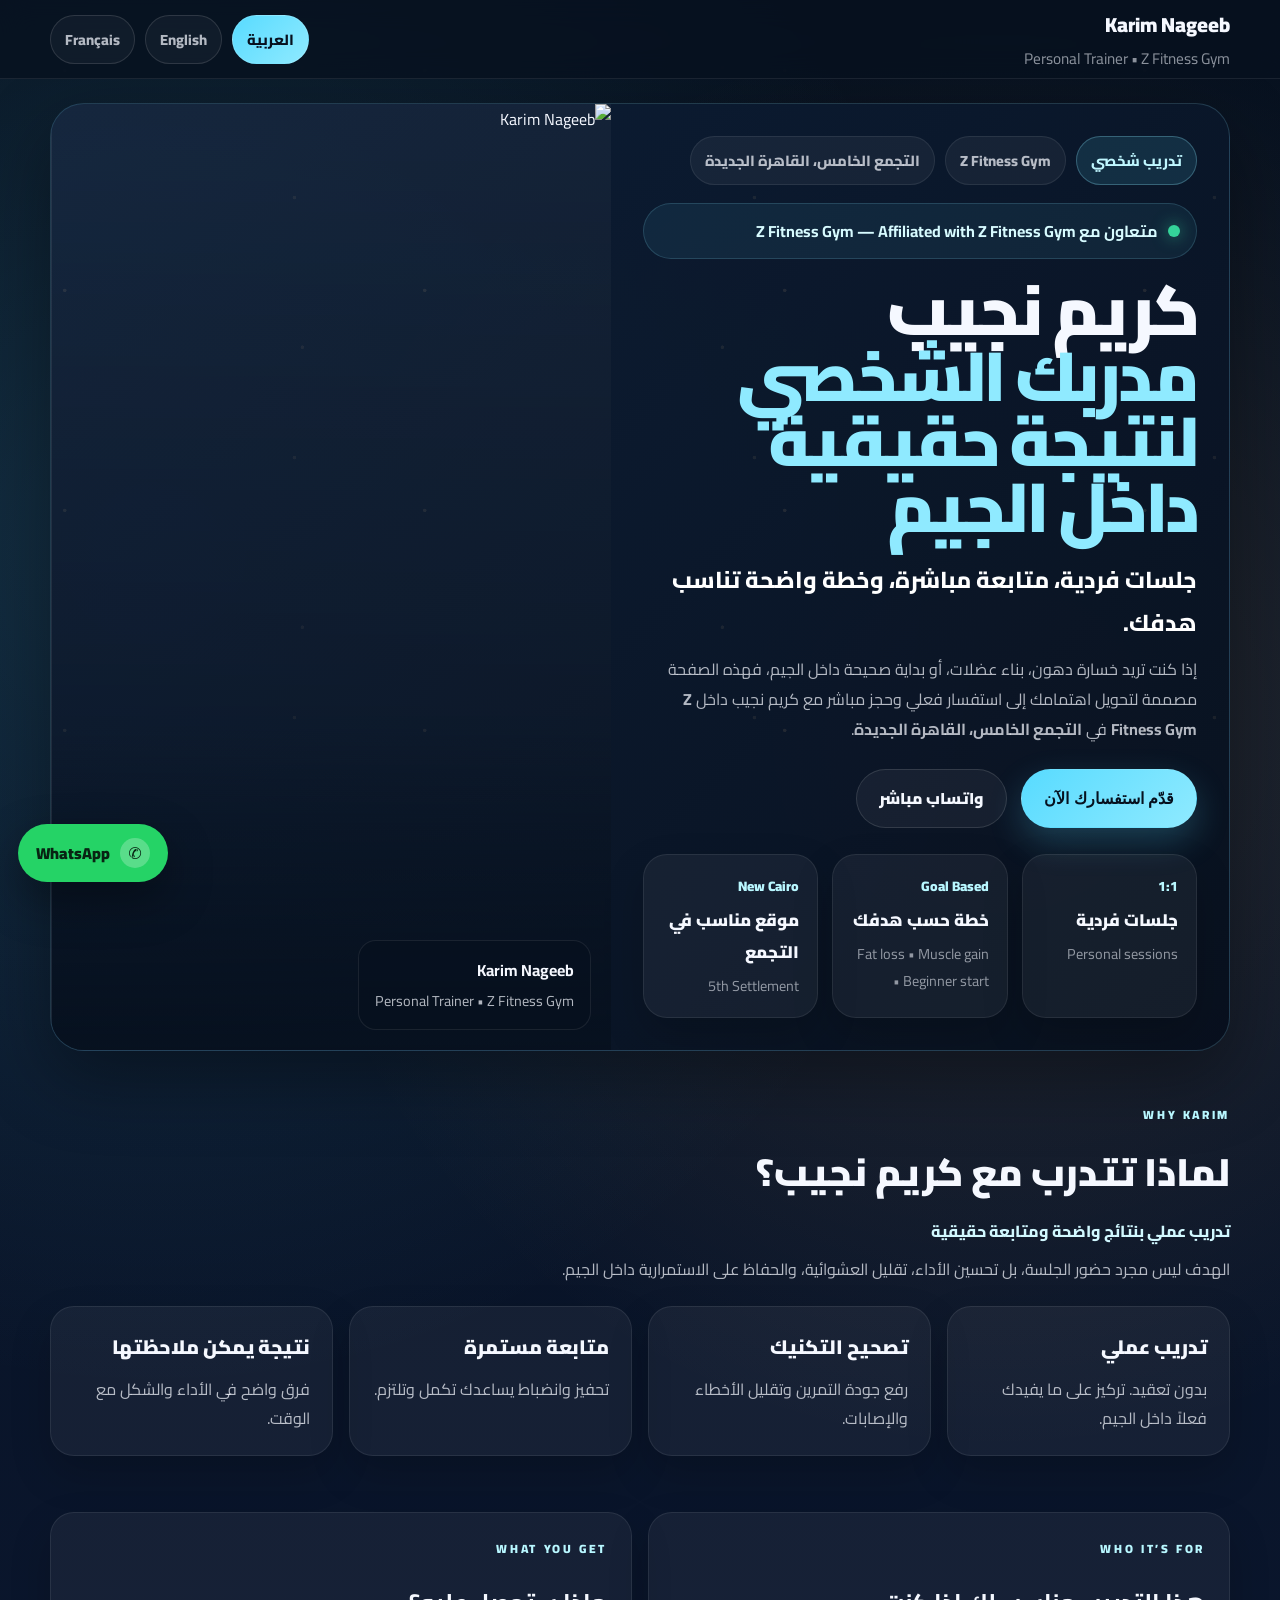
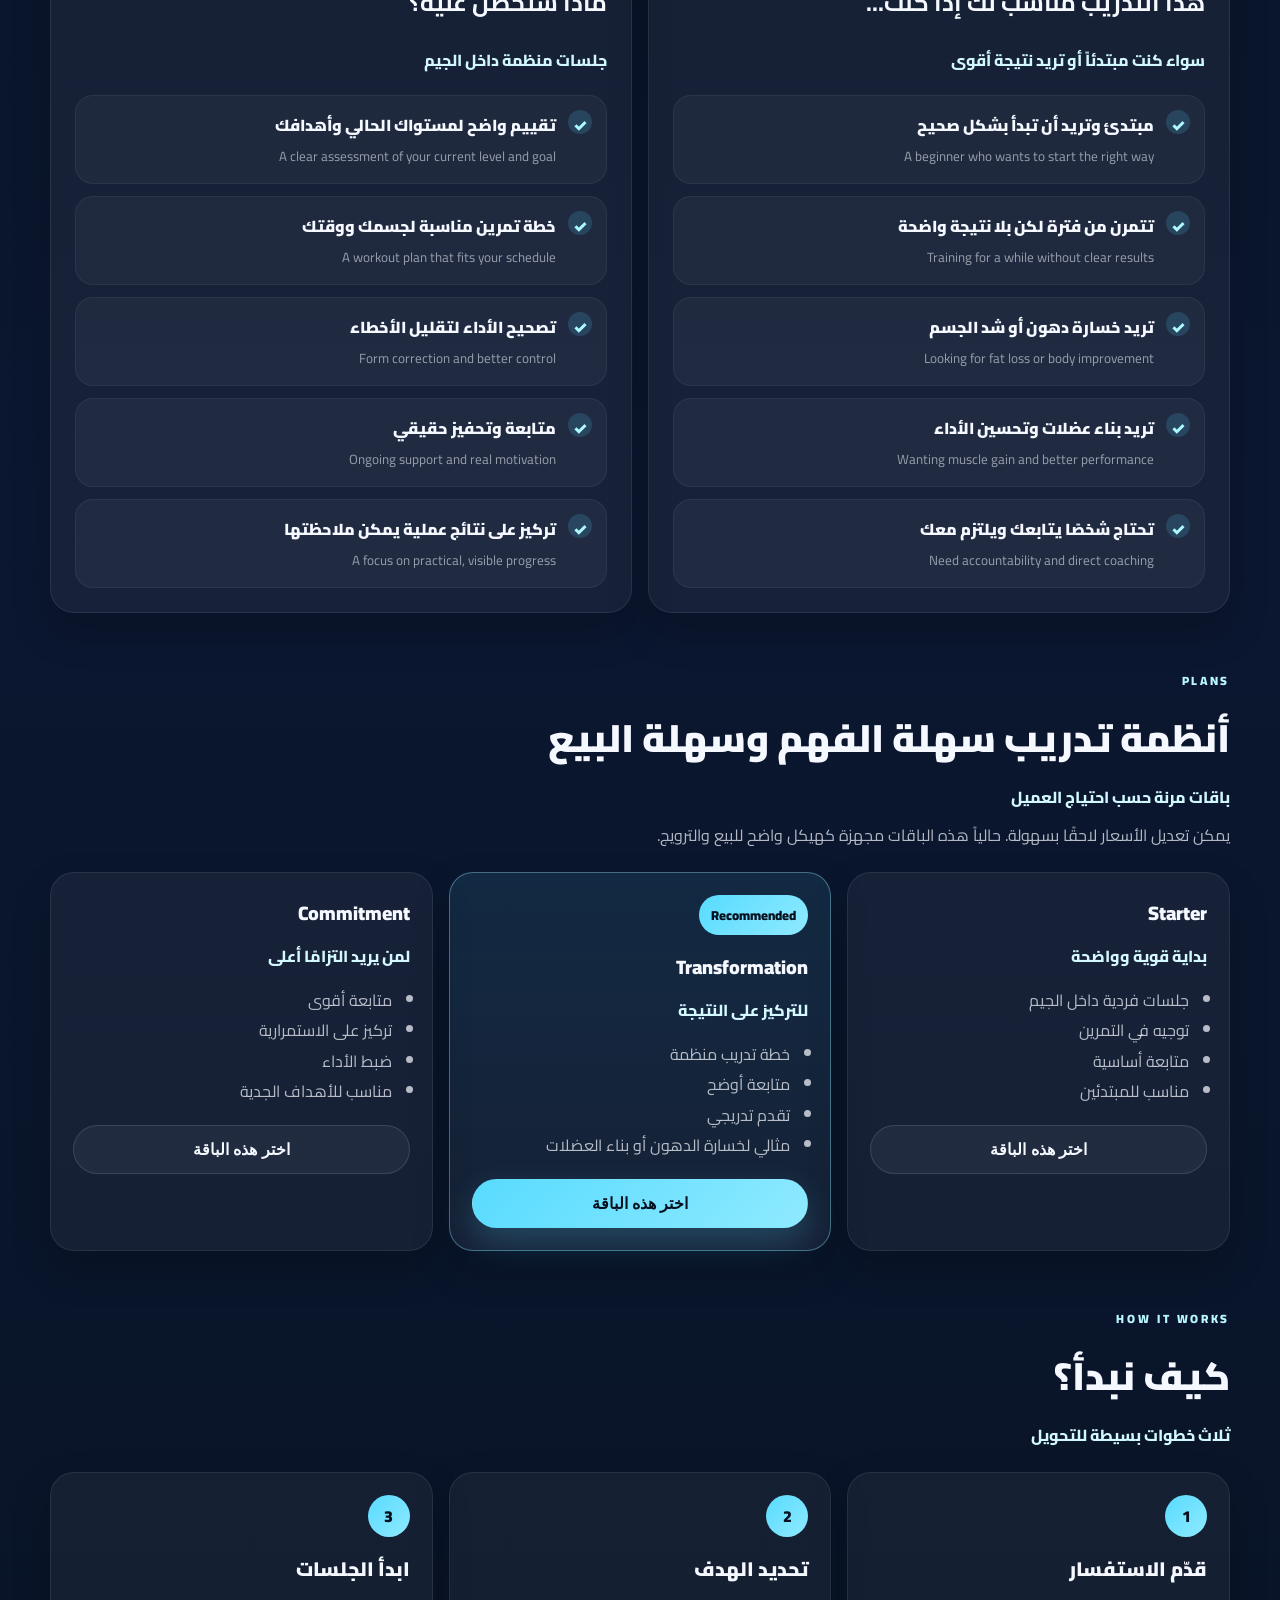
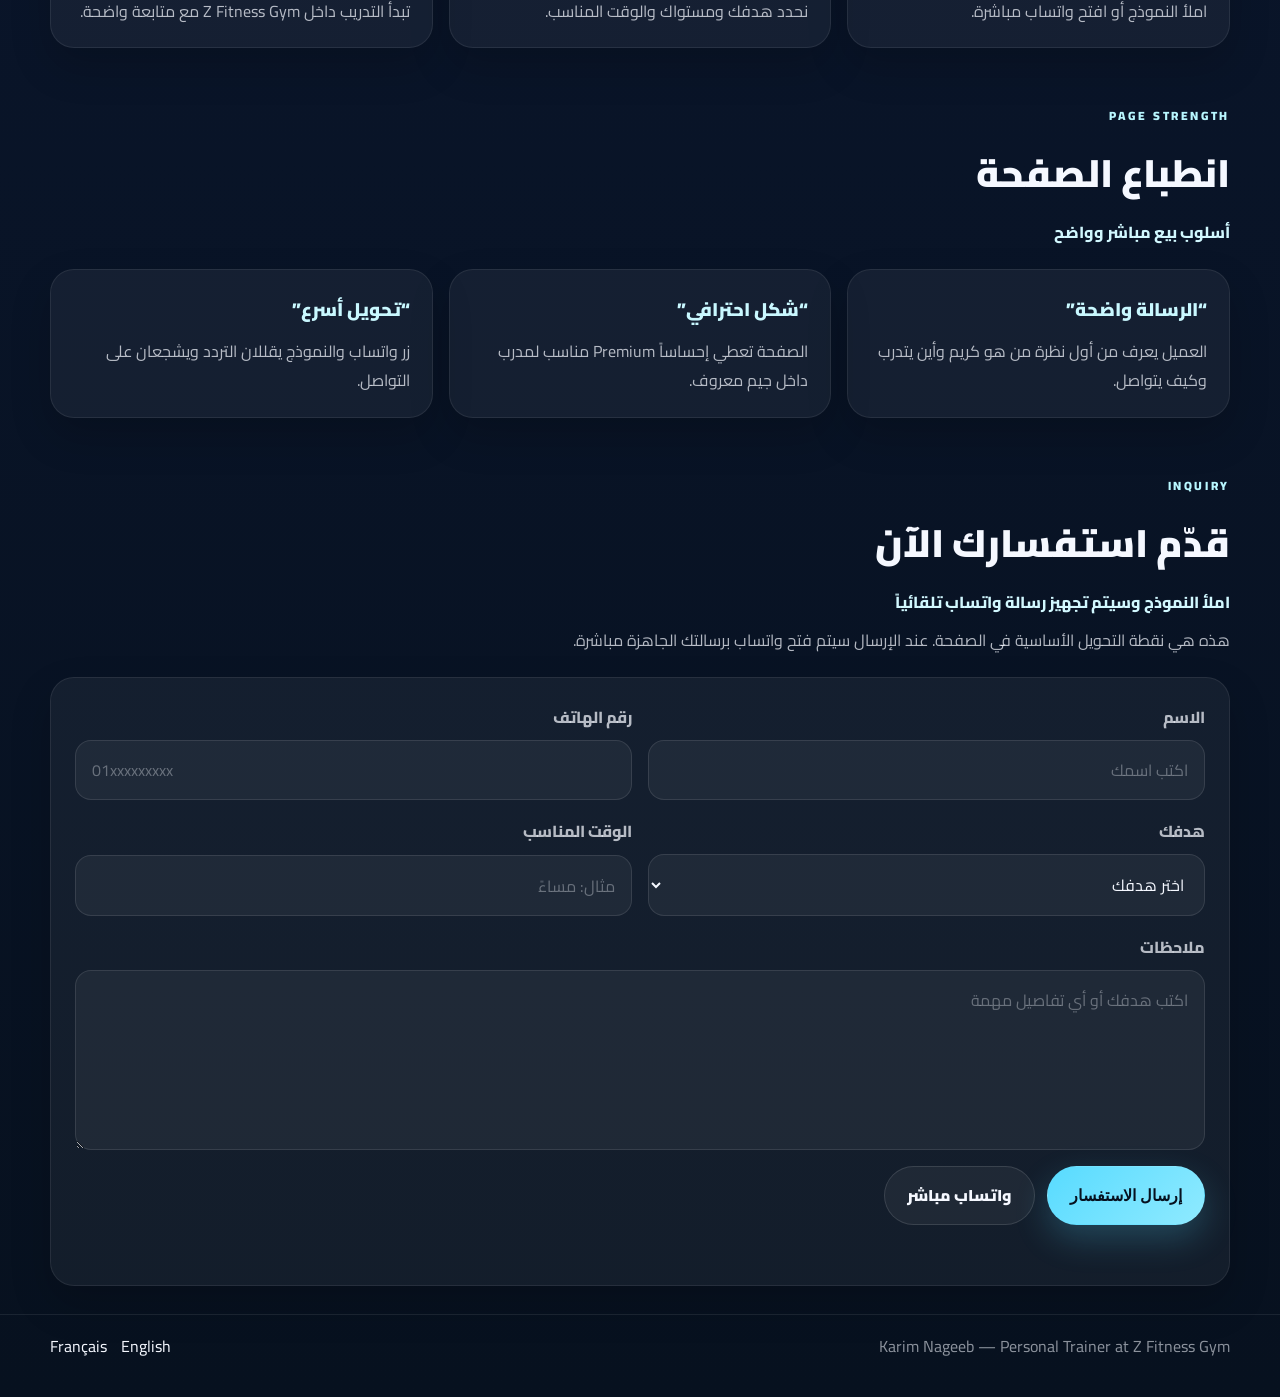
==== commit 78df57f1: "Update website files" ====
--- a/ar.html
+++ b/ar.html
@@ -5,7 +5,7 @@
   <meta name="viewport" content="width=device-width, initial-scale=1.0" />
   <title>كريم نجيب | مدرب شخصي في Z Fitness New Cairo</title>
   <meta name="description" content="صفحة هبوط عربية كاملة لكريم نجيب، مدرب شخصي متعاون مع Z Fitness Gym في التجمع الخامس، القاهرة الجديدة." />
-  <meta property="og:image" content="karim-hero.png" />
+  <meta property="og:image" content="karim-real.jpg" />
   <link rel="preconnect" href="https://fonts.googleapis.com" />
   <link rel="preconnect" href="https://fonts.gstatic.com" crossorigin />
   <link href="https://fonts.googleapis.com/css2?family=Cairo:wght@400;600;700;800;900&family=Inter:wght@400;500;600;700;800;900&display=swap" rel="stylesheet" />
@@ -21,7 +21,7 @@
     </div>
   </header>
   <main>
-    <section class="hero"><div class="container"><div class="hero-shell"><div class="hero-grid rtl"><div class="hero-copy"><div class="badge-row"><span class="badge">تدريب شخصي</span><span class="badge badge-dark">Z Fitness Gym</span><span class="badge badge-dark">التجمع الخامس، القاهرة الجديدة</span></div><div class="affiliation"><span class="affiliation-dot"></span><span>متعاون مع Z Fitness Gym — Affiliated with Z Fitness Gym</span></div><h1>كريم نجيب<br><span>مدربك الشخصي لنتيجة حقيقية داخل الجيم</span></h1><p class="hero-lead">جلسات فردية، متابعة مباشرة، وخطة واضحة تناسب هدفك.</p><p class="hero-text">إذا كنت تريد خسارة دهون، بناء عضلات، أو بداية صحيحة داخل الجيم، فهذه الصفحة مصممة لتحويل اهتمامك إلى استفسار فعلي وحجز مباشر مع كريم نجيب داخل <strong>Z Fitness Gym</strong> في <strong>التجمع الخامس، القاهرة الجديدة</strong>.</p><div class="cta-row"><button class="btn btn-primary" data-scroll="#inquiry">قدّم استفسارك الآن</button><a class="btn btn-secondary" href="https://wa.me/201005252119" target="_blank" rel="noreferrer">واتساب مباشر</a></div><div class="stats"><article class="stat-card"><div class="stat-top">1:1</div><div class="stat-main">جلسات فردية</div><div class="stat-sub">Personal sessions</div></article><article class="stat-card"><div class="stat-top">Goal Based</div><div class="stat-main">خطة حسب هدفك</div><div class="stat-sub">Fat loss • Muscle gain • Beginner start</div></article><article class="stat-card"><div class="stat-top">New Cairo</div><div class="stat-main">موقع مناسب في التجمع</div><div class="stat-sub">5th Settlement</div></article></div></div><div class="hero-image-card"><img src="karim-hero.png" alt="Karim Nageeb" class="hero-image" /><div class="hero-photo-badge"><strong>Karim Nageeb</strong><span>Personal Trainer • Z Fitness Gym</span></div></div></div></div></div></section>
+    <section class="hero"><div class="container"><div class="hero-shell"><div class="hero-grid rtl"><div class="hero-copy"><div class="badge-row"><span class="badge">تدريب شخصي</span><span class="badge badge-dark">Z Fitness Gym</span><span class="badge badge-dark">التجمع الخامس، القاهرة الجديدة</span></div><div class="affiliation"><span class="affiliation-dot"></span><span>متعاون مع Z Fitness Gym — Affiliated with Z Fitness Gym</span></div><h1>كريم نجيب<br><span>مدربك الشخصي لنتيجة حقيقية داخل الجيم</span></h1><p class="hero-lead">جلسات فردية، متابعة مباشرة، وخطة واضحة تناسب هدفك.</p><p class="hero-text">إذا كنت تريد خسارة دهون، بناء عضلات، أو بداية صحيحة داخل الجيم، فهذه الصفحة مصممة لتحويل اهتمامك إلى استفسار فعلي وحجز مباشر مع كريم نجيب داخل <strong>Z Fitness Gym</strong> في <strong>التجمع الخامس، القاهرة الجديدة</strong>.</p><div class="cta-row"><button class="btn btn-primary" data-scroll="#inquiry">قدّم استفسارك الآن</button><a class="btn btn-secondary" href="https://wa.me/201005252119" target="_blank" rel="noreferrer">واتساب مباشر</a></div><div class="stats"><article class="stat-card"><div class="stat-top">1:1</div><div class="stat-main">جلسات فردية</div><div class="stat-sub">Personal sessions</div></article><article class="stat-card"><div class="stat-top">Goal Based</div><div class="stat-main">خطة حسب هدفك</div><div class="stat-sub">Fat loss • Muscle gain • Beginner start</div></article><article class="stat-card"><div class="stat-top">New Cairo</div><div class="stat-main">موقع مناسب في التجمع</div><div class="stat-sub">5th Settlement</div></article></div></div><div class="hero-image-card"><img src="karim-real.jpg" alt="Karim Nageeb" class="hero-image" /><div class="hero-photo-badge"><strong>Karim Nageeb</strong><span>Personal Trainer • Z Fitness Gym</span></div></div></div></div></div></section>
 
     <section class="section"><div class="container"><div class="section-heading"><div class="eyebrow">Why Karim</div><h2>لماذا تتدرب مع كريم نجيب؟</h2><p class="section-subtitle">تدريب عملي بنتائج واضحة ومتابعة حقيقية</p><p class="section-copy">الهدف ليس مجرد حضور الجلسة، بل تحسين الأداء، تقليل العشوائية، والحفاظ على الاستمرارية داخل الجيم.</p></div><div class="cards four"><article class="info-card"><h3>تدريب عملي</h3><p>بدون تعقيد. تركيز على ما يفيدك فعلاً داخل الجيم.</p></article><article class="info-card"><h3>تصحيح التكنيك</h3><p>رفع جودة التمرين وتقليل الأخطاء والإصابات.</p></article><article class="info-card"><h3>متابعة مستمرة</h3><p>تحفيز وانضباط يساعدك تكمل وتلتزم.</p></article><article class="info-card"><h3>نتيجة يمكن ملاحظتها</h3><p>فرق واضح في الأداء والشكل مع الوقت.</p></article></div></div></section>
 
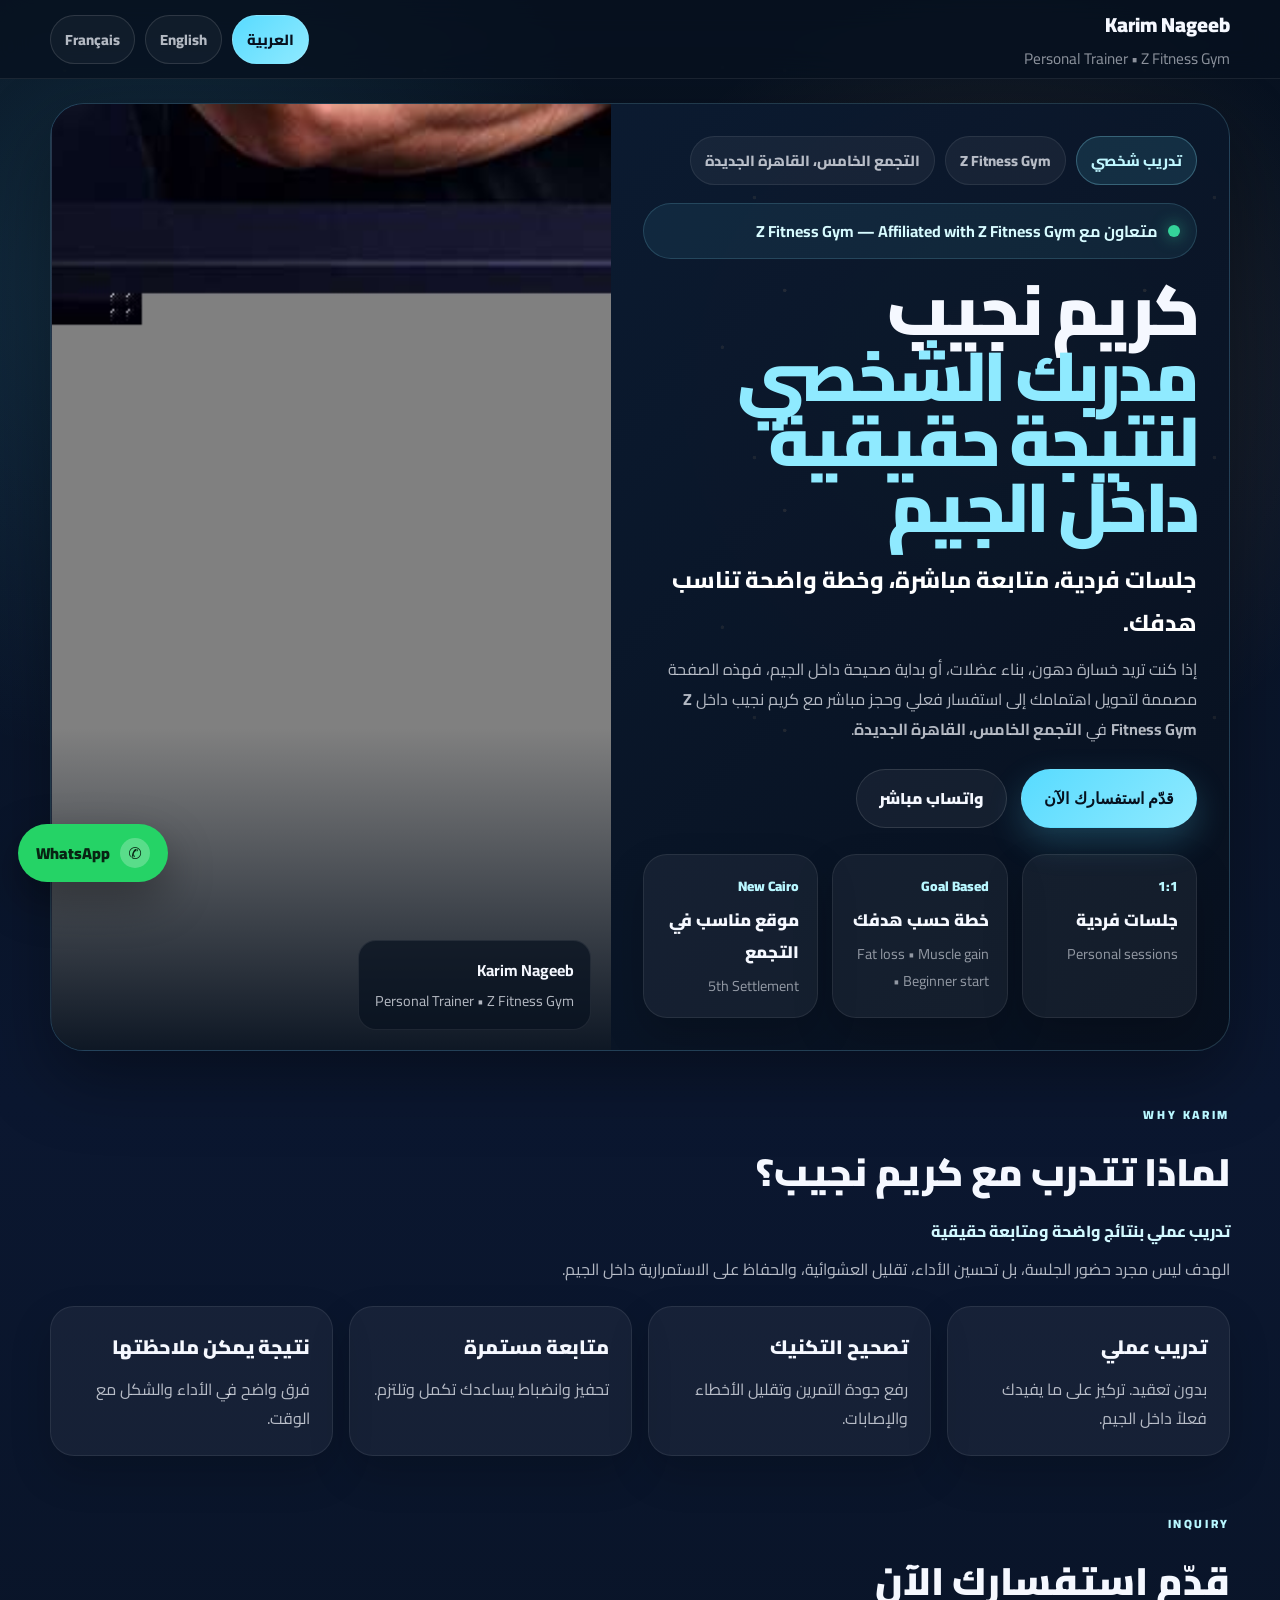
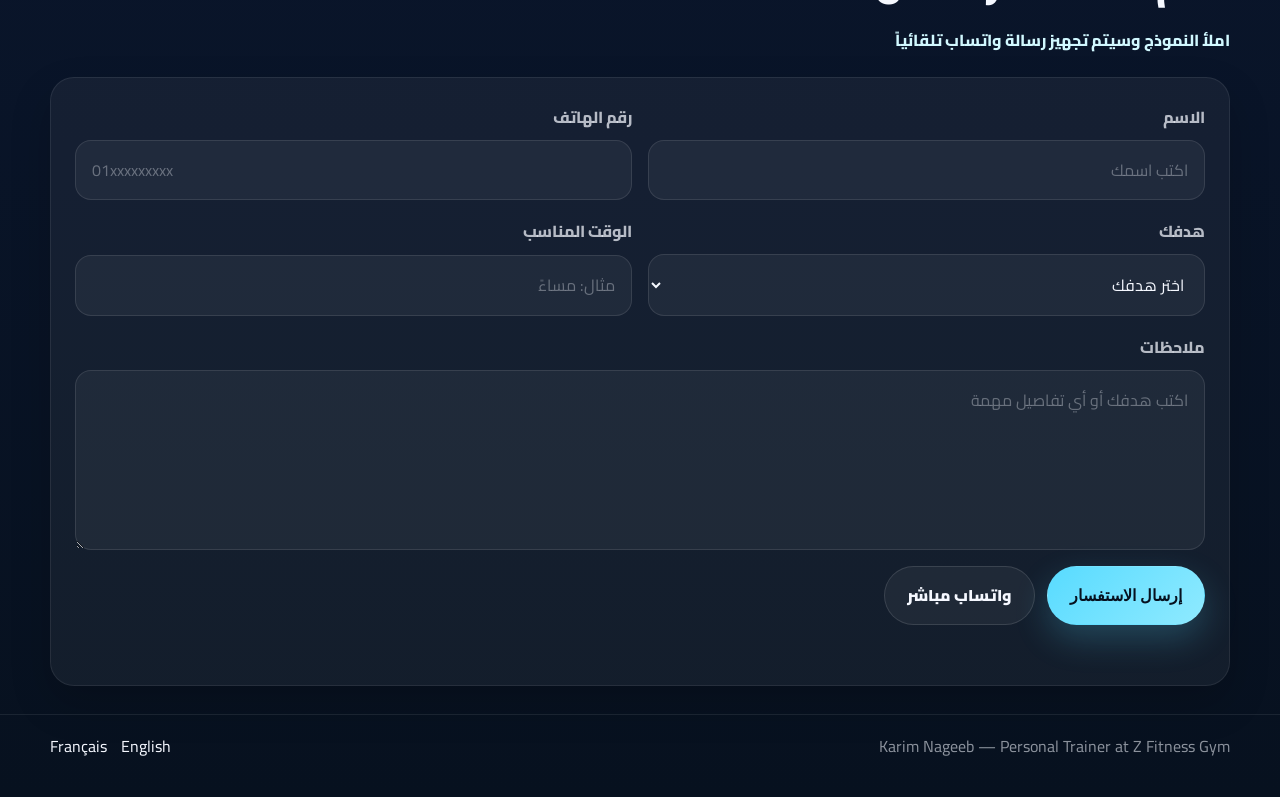
==== commit 4d2126e9: "Update website files" ====
--- a/ar.html
+++ b/ar.html
@@ -5,7 +5,7 @@
   <meta name="viewport" content="width=device-width, initial-scale=1.0" />
   <title>كريم نجيب | مدرب شخصي في Z Fitness New Cairo</title>
   <meta name="description" content="صفحة هبوط عربية كاملة لكريم نجيب، مدرب شخصي متعاون مع Z Fitness Gym في التجمع الخامس، القاهرة الجديدة." />
-  <meta property="og:image" content="karim-real.jpg" />
+  <meta property="og:image" content="karim-actual-480.jpg" />
   <link rel="preconnect" href="https://fonts.googleapis.com" />
   <link rel="preconnect" href="https://fonts.gstatic.com" crossorigin />
   <link href="https://fonts.googleapis.com/css2?family=Cairo:wght@400;600;700;800;900&family=Inter:wght@400;500;600;700;800;900&display=swap" rel="stylesheet" />
@@ -21,19 +21,9 @@
     </div>
   </header>
   <main>
-    <section class="hero"><div class="container"><div class="hero-shell"><div class="hero-grid rtl"><div class="hero-copy"><div class="badge-row"><span class="badge">تدريب شخصي</span><span class="badge badge-dark">Z Fitness Gym</span><span class="badge badge-dark">التجمع الخامس، القاهرة الجديدة</span></div><div class="affiliation"><span class="affiliation-dot"></span><span>متعاون مع Z Fitness Gym — Affiliated with Z Fitness Gym</span></div><h1>كريم نجيب<br><span>مدربك الشخصي لنتيجة حقيقية داخل الجيم</span></h1><p class="hero-lead">جلسات فردية، متابعة مباشرة، وخطة واضحة تناسب هدفك.</p><p class="hero-text">إذا كنت تريد خسارة دهون، بناء عضلات، أو بداية صحيحة داخل الجيم، فهذه الصفحة مصممة لتحويل اهتمامك إلى استفسار فعلي وحجز مباشر مع كريم نجيب داخل <strong>Z Fitness Gym</strong> في <strong>التجمع الخامس، القاهرة الجديدة</strong>.</p><div class="cta-row"><button class="btn btn-primary" data-scroll="#inquiry">قدّم استفسارك الآن</button><a class="btn btn-secondary" href="https://wa.me/201005252119" target="_blank" rel="noreferrer">واتساب مباشر</a></div><div class="stats"><article class="stat-card"><div class="stat-top">1:1</div><div class="stat-main">جلسات فردية</div><div class="stat-sub">Personal sessions</div></article><article class="stat-card"><div class="stat-top">Goal Based</div><div class="stat-main">خطة حسب هدفك</div><div class="stat-sub">Fat loss • Muscle gain • Beginner start</div></article><article class="stat-card"><div class="stat-top">New Cairo</div><div class="stat-main">موقع مناسب في التجمع</div><div class="stat-sub">5th Settlement</div></article></div></div><div class="hero-image-card"><img src="karim-real.jpg" alt="Karim Nageeb" class="hero-image" /><div class="hero-photo-badge"><strong>Karim Nageeb</strong><span>Personal Trainer • Z Fitness Gym</span></div></div></div></div></div></section>
-
+    <section class="hero"><div class="container"><div class="hero-shell"><div class="hero-grid rtl"><div class="hero-copy"><div class="badge-row"><span class="badge">تدريب شخصي</span><span class="badge badge-dark">Z Fitness Gym</span><span class="badge badge-dark">التجمع الخامس، القاهرة الجديدة</span></div><div class="affiliation"><span class="affiliation-dot"></span><span>متعاون مع Z Fitness Gym — Affiliated with Z Fitness Gym</span></div><h1>كريم نجيب<br><span>مدربك الشخصي لنتيجة حقيقية داخل الجيم</span></h1><p class="hero-lead">جلسات فردية، متابعة مباشرة، وخطة واضحة تناسب هدفك.</p><p class="hero-text">إذا كنت تريد خسارة دهون، بناء عضلات، أو بداية صحيحة داخل الجيم، فهذه الصفحة مصممة لتحويل اهتمامك إلى استفسار فعلي وحجز مباشر مع كريم نجيب داخل <strong>Z Fitness Gym</strong> في <strong>التجمع الخامس، القاهرة الجديدة</strong>.</p><div class="cta-row"><button class="btn btn-primary" data-scroll="#inquiry">قدّم استفسارك الآن</button><a class="btn btn-secondary" href="https://wa.me/201005252119" target="_blank" rel="noreferrer">واتساب مباشر</a></div><div class="stats"><article class="stat-card"><div class="stat-top">1:1</div><div class="stat-main">جلسات فردية</div><div class="stat-sub">Personal sessions</div></article><article class="stat-card"><div class="stat-top">Goal Based</div><div class="stat-main">خطة حسب هدفك</div><div class="stat-sub">Fat loss • Muscle gain • Beginner start</div></article><article class="stat-card"><div class="stat-top">New Cairo</div><div class="stat-main">موقع مناسب في التجمع</div><div class="stat-sub">5th Settlement</div></article></div></div><div class="hero-image-card"><img src="karim-actual-480.jpg" alt="Karim Nageeb" class="hero-image" /><div class="hero-photo-badge"><strong>Karim Nageeb</strong><span>Personal Trainer • Z Fitness Gym</span></div></div></div></div></div></section>
     <section class="section"><div class="container"><div class="section-heading"><div class="eyebrow">Why Karim</div><h2>لماذا تتدرب مع كريم نجيب؟</h2><p class="section-subtitle">تدريب عملي بنتائج واضحة ومتابعة حقيقية</p><p class="section-copy">الهدف ليس مجرد حضور الجلسة، بل تحسين الأداء، تقليل العشوائية، والحفاظ على الاستمرارية داخل الجيم.</p></div><div class="cards four"><article class="info-card"><h3>تدريب عملي</h3><p>بدون تعقيد. تركيز على ما يفيدك فعلاً داخل الجيم.</p></article><article class="info-card"><h3>تصحيح التكنيك</h3><p>رفع جودة التمرين وتقليل الأخطاء والإصابات.</p></article><article class="info-card"><h3>متابعة مستمرة</h3><p>تحفيز وانضباط يساعدك تكمل وتلتزم.</p></article><article class="info-card"><h3>نتيجة يمكن ملاحظتها</h3><p>فرق واضح في الأداء والشكل مع الوقت.</p></article></div></div></section>
-
-    <section class="section"><div class="container split-grid"><article class="panel"><div class="eyebrow">Who It’s For</div><h2>هذا التدريب مناسب لك إذا كنت...</h2><p class="section-subtitle">سواء كنت مبتدئاً أو تريد نتيجة أقوى</p><ul class="check-list"><li><span>مبتدئ وتريد أن تبدأ بشكل صحيح</span><small>A beginner who wants to start the right way</small></li><li><span>تتمرن من فترة لكن بلا نتيجة واضحة</span><small>Training for a while without clear results</small></li><li><span>تريد خسارة دهون أو شد الجسم</span><small>Looking for fat loss or body improvement</small></li><li><span>تريد بناء عضلات وتحسين الأداء</span><small>Wanting muscle gain and better performance</small></li><li><span>تحتاج شخصًا يتابعك ويلتزم معك</span><small>Need accountability and direct coaching</small></li></ul></article><article class="panel"><div class="eyebrow">What You Get</div><h2>ماذا ستحصل عليه؟</h2><p class="section-subtitle">جلسات منظمة داخل الجيم</p><ul class="check-list"><li><span>تقييم واضح لمستواك الحالي وأهدافك</span><small>A clear assessment of your current level and goal</small></li><li><span>خطة تمرين مناسبة لجسمك ووقتك</span><small>A workout plan that fits your schedule</small></li><li><span>تصحيح الأداء لتقليل الأخطاء</span><small>Form correction and better control</small></li><li><span>متابعة وتحفيز حقيقي</span><small>Ongoing support and real motivation</small></li><li><span>تركيز على نتائج عملية يمكن ملاحظتها</span><small>A focus on practical, visible progress</small></li></ul></article></div></section>
-
-    <section class="section"><div class="container"><div class="section-heading"><div class="eyebrow">Plans</div><h2>أنظمة تدريب سهلة الفهم وسهلة البيع</h2><p class="section-subtitle">باقات مرنة حسب احتياج العميل</p><p class="section-copy">يمكن تعديل الأسعار لاحقًا بسهولة. حالياً هذه الباقات مجهزة كهيكل واضح للبيع والترويج.</p></div><div class="cards three"><article class="plan-card"><h3>Starter</h3><p class="plan-subtitle">بداية قوية وواضحة</p><ul><li>جلسات فردية داخل الجيم</li><li>توجيه في التمرين</li><li>متابعة أساسية</li><li>مناسب للمبتدئين</li></ul><button class="btn btn-secondary plan-btn" data-scroll="#inquiry">اختر هذه الباقة</button></article><article class="plan-card plan-featured"><div class="recommended">Recommended</div><h3>Transformation</h3><p class="plan-subtitle">للتركيز على النتيجة</p><ul><li>خطة تدريب منظمة</li><li>متابعة أوضح</li><li>تقدم تدريجي</li><li>مثالي لخسارة الدهون أو بناء العضلات</li></ul><button class="btn btn-primary plan-btn" data-scroll="#inquiry">اختر هذه الباقة</button></article><article class="plan-card"><h3>Commitment</h3><p class="plan-subtitle">لمن يريد التزامًا أعلى</p><ul><li>متابعة أقوى</li><li>تركيز على الاستمرارية</li><li>ضبط الأداء</li><li>مناسب للأهداف الجدية</li></ul><button class="btn btn-secondary plan-btn" data-scroll="#inquiry">اختر هذه الباقة</button></article></div></div></section>
-
-    <section class="section"><div class="container"><div class="section-heading"><div class="eyebrow">How It Works</div><h2>كيف نبدأ؟</h2><p class="section-subtitle">ثلاث خطوات بسيطة للتحويل</p></div><div class="steps-grid"><article class="step-card"><div class="step-number">1</div><h3>قدّم الاستفسار</h3><p>املأ النموذج أو افتح واتساب مباشرة.</p></article><article class="step-card"><div class="step-number">2</div><h3>تحديد الهدف</h3><p>نحدد هدفك ومستواك والوقت المناسب.</p></article><article class="step-card"><div class="step-number">3</div><h3>ابدأ الجلسات</h3><p>تبدأ التدريب داخل Z Fitness Gym مع متابعة واضحة.</p></article></div></div></section>
-
-    <section class="section"><div class="container"><div class="section-heading"><div class="eyebrow">Page Strength</div><h2>انطباع الصفحة</h2><p class="section-subtitle">أسلوب بيع مباشر وواضح</p></div><div class="testimonials"><article class="testimonial-card"><div class="quote">“الرسالة واضحة”</div><div class="author">العميل يعرف من أول نظرة من هو كريم وأين يتدرب وكيف يتواصل.</div></article><article class="testimonial-card"><div class="quote">“شكل احترافي”</div><div class="author">الصفحة تعطي إحساساً Premium مناسب لمدرب داخل جيم معروف.</div></article><article class="testimonial-card"><div class="quote">“تحويل أسرع”</div><div class="author">زر واتساب والنموذج يقللان التردد ويشجعان على التواصل.</div></article></div></div></section>
-
-    <section class="section" id="inquiry"><div class="container"><div class="section-heading"><div class="eyebrow">Inquiry</div><h2>قدّم استفسارك الآن</h2><p class="section-subtitle">املأ النموذج وسيتم تجهيز رسالة واتساب تلقائياً</p><p class="section-copy">هذه هي نقطة التحويل الأساسية في الصفحة. عند الإرسال سيتم فتح واتساب برسالتك الجاهزة مباشرة.</p></div><div class="form-card"><form id="inquiryForm" class="inquiry-form" data-intro="استفسار تدريب جديد" data-label-name="الاسم" data-label-phone="الهاتف" data-label-goal="الهدف" data-label-time="الوقت المناسب" data-label-notes="الملاحظات" data-error="من فضلك أكمل البيانات الأساسية." data-success="جاري فتح واتساب برسالتك الجاهزة..." data-na="غير محدد" data-none="لا يوجد"><div class="field"><label for="name">الاسم</label><input id="name" name="name" type="text" placeholder="اكتب اسمك" required /></div><div class="field"><label for="phone">رقم الهاتف</label><input id="phone" name="phone" type="tel" placeholder="01xxxxxxxxx" required /></div><div class="field"><label for="goal">هدفك</label><select id="goal" name="goal" required><option value="" disabled selected>اختر هدفك</option><option value="خسارة دهون">خسارة دهون</option><option value="بناء عضلات">بناء عضلات</option><option value="بداية للمبتدئين">بداية للمبتدئين</option><option value="تحسين الأداء">تحسين الأداء</option></select></div><div class="field"><label for="time">الوقت المناسب</label><input id="time" name="time" type="text" placeholder="مثال: مساءً" /></div><div class="field field-wide"><label for="notes">ملاحظات</label><textarea id="notes" name="notes" rows="5" placeholder="اكتب هدفك أو أي تفاصيل مهمة"></textarea></div><div class="form-actions"><button class="btn btn-primary" type="submit">إرسال الاستفسار</button><a class="btn btn-secondary" href="https://wa.me/201005252119" target="_blank" rel="noreferrer">واتساب مباشر</a></div><div id="formMessage" class="form-message" aria-live="polite"></div></form></div></div></section>
+    <section class="section" id="inquiry"><div class="container"><div class="section-heading"><div class="eyebrow">Inquiry</div><h2>قدّم استفسارك الآن</h2><p class="section-subtitle">املأ النموذج وسيتم تجهيز رسالة واتساب تلقائياً</p></div><div class="form-card"><form id="inquiryForm" class="inquiry-form" data-intro="استفسار تدريب جديد" data-label-name="الاسم" data-label-phone="الهاتف" data-label-goal="الهدف" data-label-time="الوقت المناسب" data-label-notes="الملاحظات" data-error="من فضلك أكمل البيانات الأساسية." data-success="جاري فتح واتساب برسالتك الجاهزة..." data-na="غير محدد" data-none="لا يوجد"><div class="field"><label for="name">الاسم</label><input id="name" name="name" type="text" placeholder="اكتب اسمك" required /></div><div class="field"><label for="phone">رقم الهاتف</label><input id="phone" name="phone" type="tel" placeholder="01xxxxxxxxx" required /></div><div class="field"><label for="goal">هدفك</label><select id="goal" name="goal" required><option value="" disabled selected>اختر هدفك</option><option value="خسارة دهون">خسارة دهون</option><option value="بناء عضلات">بناء عضلات</option><option value="بداية للمبتدئين">بداية للمبتدئين</option><option value="تحسين الأداء">تحسين الأداء</option></select></div><div class="field"><label for="time">الوقت المناسب</label><input id="time" name="time" type="text" placeholder="مثال: مساءً" /></div><div class="field field-wide"><label for="notes">ملاحظات</label><textarea id="notes" name="notes" rows="5" placeholder="اكتب هدفك أو أي تفاصيل مهمة"></textarea></div><div class="form-actions"><button class="btn btn-primary" type="submit">إرسال الاستفسار</button><a class="btn btn-secondary" href="https://wa.me/201005252119" target="_blank" rel="noreferrer">واتساب مباشر</a></div><div id="formMessage" class="form-message" aria-live="polite"></div></form></div></div></section>
   </main>
   <footer class="site-footer"><div class="container footer-wrap"><div>Karim Nageeb — Personal Trainer at Z Fitness Gym</div><div class="footer-links"><a href="en.html">English</a><a href="fr.html">Français</a></div></div></footer>
   <script src="script.js"></script>
